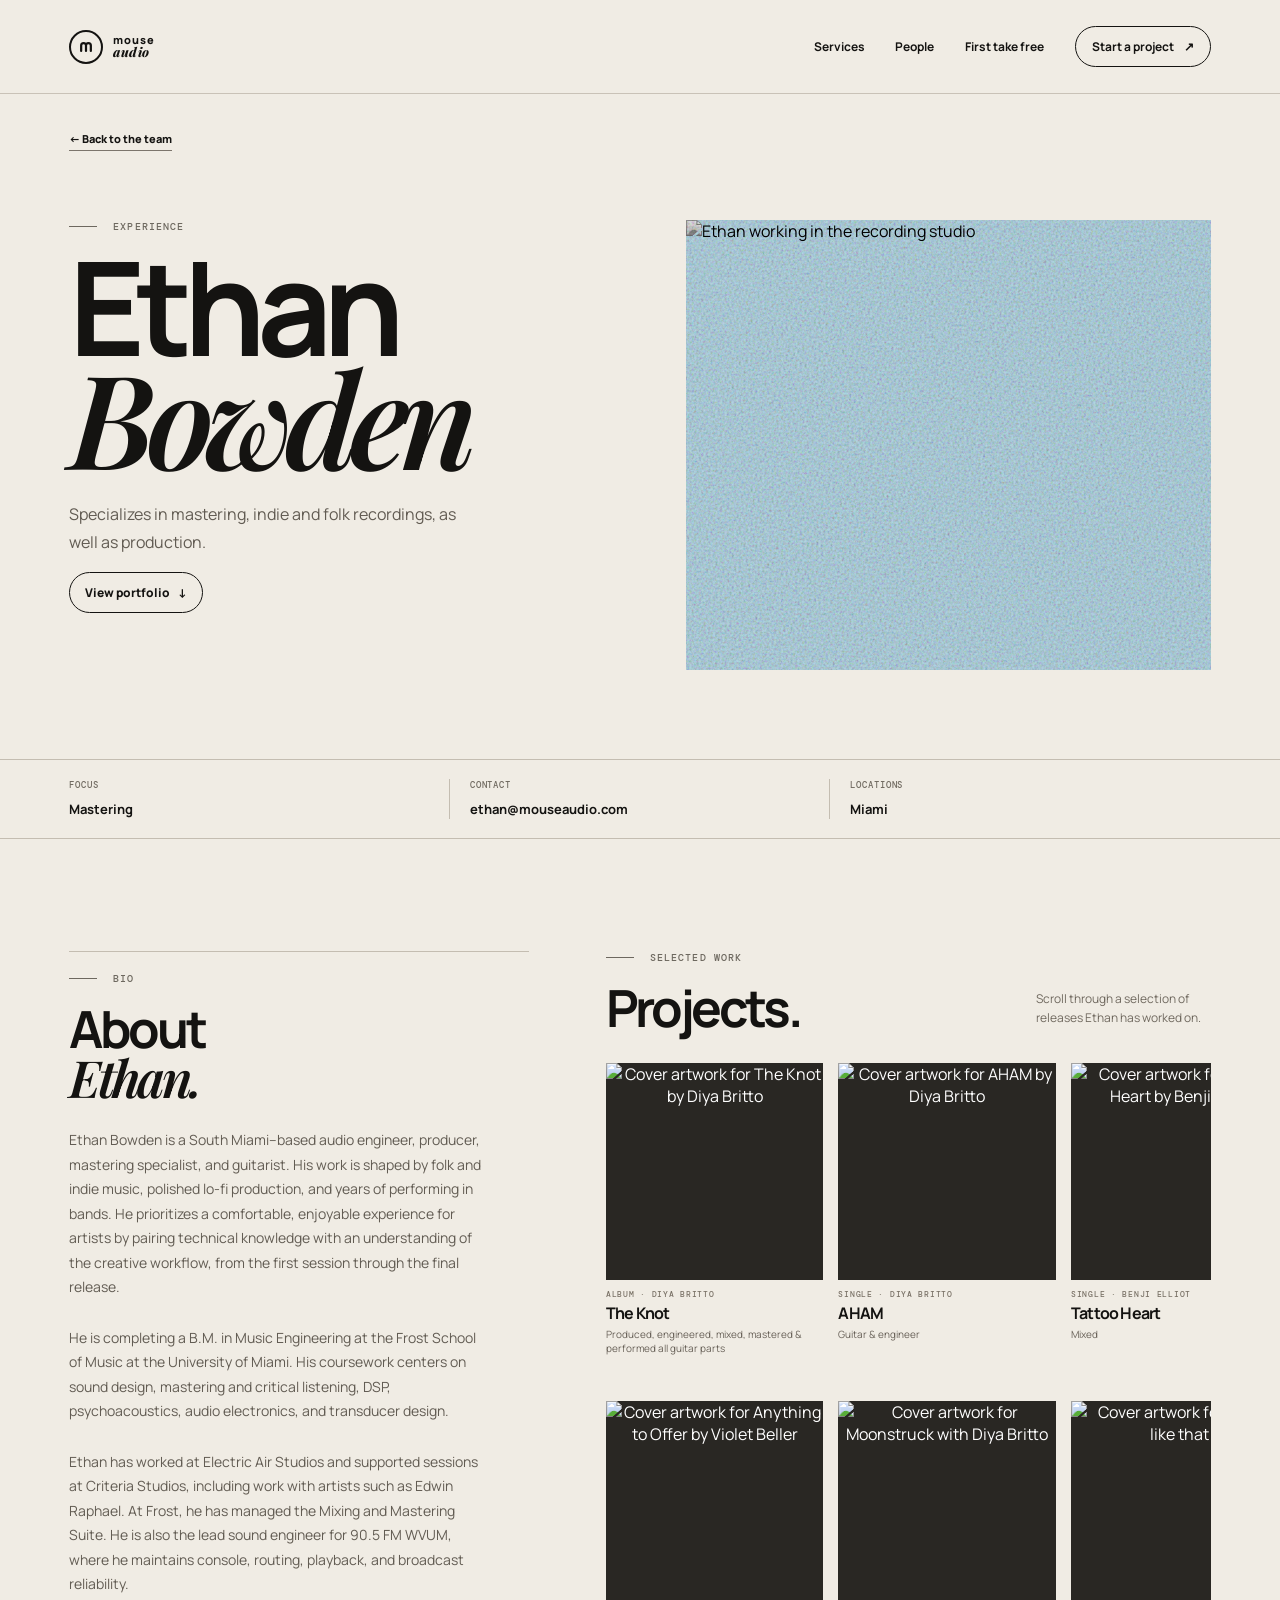
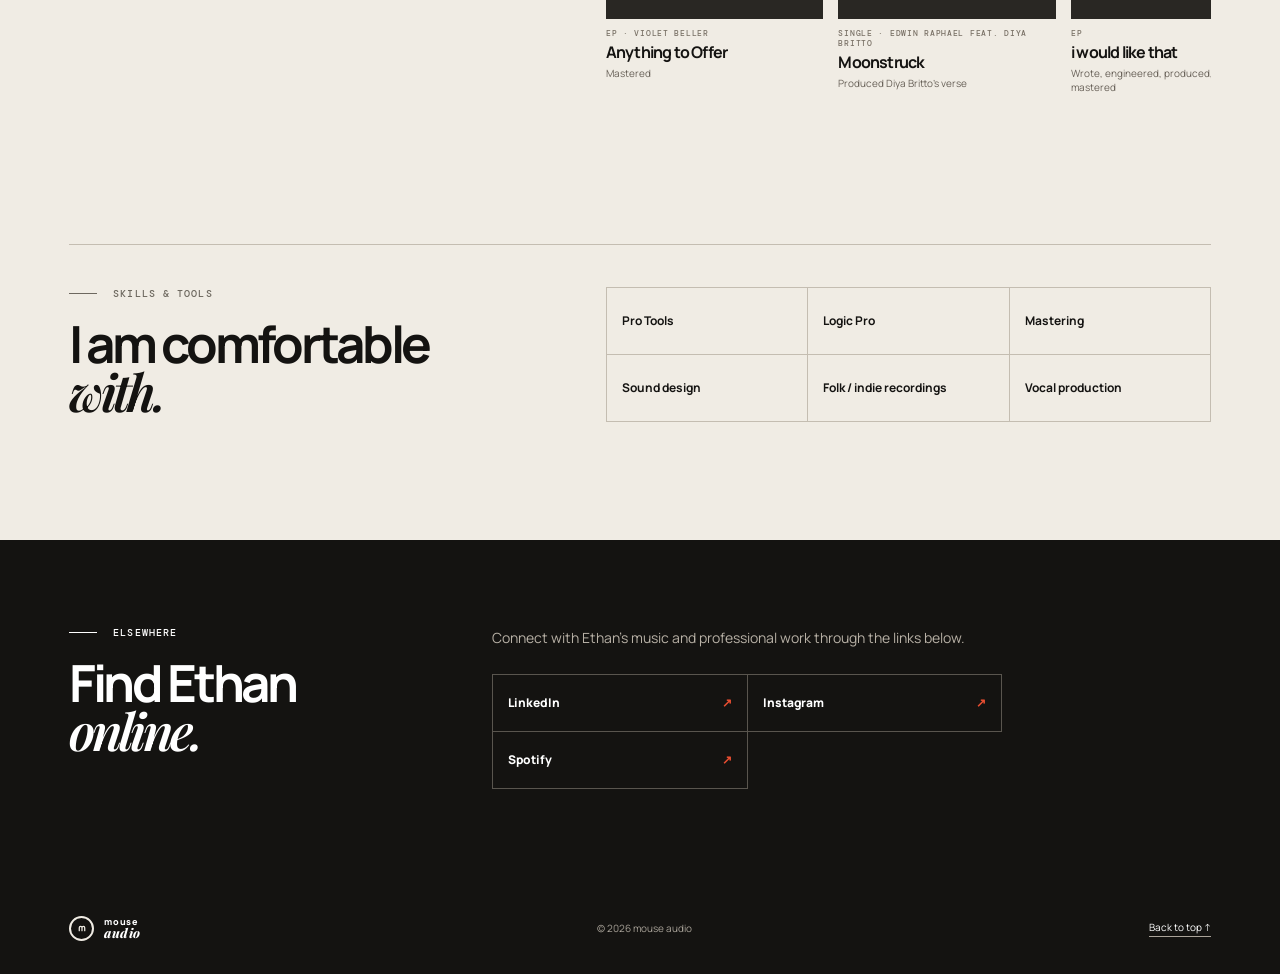
==== ethan-bowden.html @ 902bf7b4 "Publish Mouse Audio website" ====
<!DOCTYPE html>
<html lang="en">
  <head>
    <meta charset="UTF-8" /><meta name="viewport" content="width=device-width, initial-scale=1.0" />
    <meta name="description" content="Experience and portfolio for Ethan Bowden at mouse audio." />
    <title>Ethan Bowden — mouse audio</title>
    <link rel="preconnect" href="https://fonts.googleapis.com" /><link rel="preconnect" href="https://fonts.gstatic.com" crossorigin />
    <link href="https://fonts.googleapis.com/css2?family=DM+Mono:wght@400;500&family=Manrope:wght@400;500;600;700;800&family=Playfair+Display:ital,wght@0,600;0,700;1,600&family=Syne:wght@700;800&display=swap" rel="stylesheet" />
    <link rel="stylesheet" href="styles.css" />
  </head>
  <body id="top" class="profile-page">
    <header class="site-header"><a class="brand" href="index.html"><span class="brand-mark">m</span><span>mouse<br /><em>audio</em></span></a><button class="menu-button" aria-expanded="false" aria-controls="site-nav"><span></span><span></span><span class="sr-only">Open navigation</span></button><nav id="site-nav" class="site-nav"><a href="index.html#services">Services</a><a href="index.html#people">People</a><a href="index.html#first-take">First take free</a><a class="nav-cta" href="index.html#contact">Start a project <span>↗</span></a></nav></header>
    <main>
      <a class="back-link" href="index.html#people">← Back to the team</a>
      <section class="profile-hero"><div><p class="eyebrow dark"><span></span> Experience</p><h1>Ethan<br /><i>Bowden</i></h1><p class="profile-subtitle">Specializes in mastering, indie and folk recordings, as well as production.</p><a class="button button-outline" href="#portfolio">View portfolio <span>↓</span></a></div><div class="profile-art portrait-ethan"><img class="person-photo" src="assets/ethan-console.jpg" alt="Ethan working in the recording studio" /></div></section>
      <div class="profile-meta"><div><span>Focus</span><strong>Mastering</strong></div><div><span>Contact</span><strong>ethan@mouseaudio.com</strong></div><div><span>Locations</span><strong>Miami</strong></div></div>
      <section class="profile-details ethan-profile-details">
        <aside class="profile-bio"><p class="eyebrow dark"><span></span> Bio</p><h2>About<br /><i>Ethan.</i></h2><p>Ethan Bowden is a South Miami–based audio engineer, producer, mastering specialist, and guitarist. His work is shaped by folk and indie music, polished lo-fi production, and years of performing in bands. He prioritizes a comfortable, enjoyable experience for artists by pairing technical knowledge with an understanding of the creative workflow, from the first session through the final release.</p><p>He is completing a B.M. in Music Engineering at the Frost School of Music at the University of Miami. His coursework centers on sound design, mastering and critical listening, DSP, psychoacoustics, audio electronics, and transducer design.</p><p>Ethan has worked at Electric Air Studios and supported sessions at Criteria Studios, including work with artists such as Edwin Raphael. At Frost, he has managed the Mixing and Mastering Suite. He is also the lead sound engineer for 90.5 FM WVUM, where he maintains console, routing, playback, and broadcast reliability.</p></aside>
        <section class="selected-work" id="portfolio"><div class="work-heading"><div><p class="eyebrow dark"><span></span> Selected work</p><h2>Projects.</h2></div><p>Scroll through a selection of releases Ethan has worked on.</p></div><div class="work-rail" aria-label="Ethan Bowden selected projects"><div class="work-pair"><article class="project-card"><a class="project-cover has-art" href="https://open.spotify.com/album/52wj4BNm8BU6NTEe6OG92B?si=KjYSMAK8SYK3SBsFRsPttA" target="_blank" rel="noreferrer" aria-label="Listen to The Knot by Diya Britto on Spotify"><img src="https://image-cdn-ak.spotifycdn.com/image/ab67616d00001e0264c2db4f19442af42109d2ed" alt="Cover artwork for The Knot by Diya Britto" /></a><div class="project-note"><p>Diya Britto</p><h3>The Knot</h3><span>Produced, engineered, mixed &amp; mastered</span></div></article><article class="project-card"><a class="project-cover has-art" href="https://open.spotify.com/album/4txqJXgwM9590i8uxUpDC1?si=XmtH2L04Tk2pn5qh6KgUZA" target="_blank" rel="noreferrer" aria-label="Listen to Anything to Offer by Violet Beller on Spotify"><img src="https://image-cdn-fa.spotifycdn.com/image/ab67616d00001e024bb14ba42192c582db09ded1" alt="Cover artwork for Anything to Offer by Violet Beller" /></a><div class="project-note"><p>Violet Beller</p><h3>Anything to Offer</h3><span>Mastered</span></div></article></div><div class="work-pair"><article class="project-card"><a class="project-cover has-art" href="https://open.spotify.com/album/6loEWNQj4HhphlRL6Xj2oo?si=fc327ccd5c6a4291" target="_blank" rel="noreferrer" aria-label="Listen to AHAM by Diya Britto on Spotify"><img src="https://image-cdn-ak.spotifycdn.com/image/ab67616d00001e022de2ac968aff929d121ac690" alt="Cover artwork for AHAM by Diya Britto" /></a><div class="project-note"><p>Diya Britto</p><h3>AHAM</h3><span>Guitar &amp; engineer</span></div></article><article class="project-card"><a class="project-cover has-art" href="https://open.spotify.com/track/4atq7qzuVlcFH4Wv6bw9HT?si=129e895e906242d2" target="_blank" rel="noreferrer" aria-label="Listen to Moonstruck with Diya Britto on Spotify"><img src="https://image-cdn-fa.spotifycdn.com/image/ab67616d00001e02cc09c103066723135a37e10c" alt="Cover artwork for Moonstruck with Diya Britto" /></a><div class="project-note"><p>Edwin Raphael feat. Diya Britto</p><h3>Moonstruck</h3><span>Produced Diya Britto’s verse</span></div></article></div><div class="work-pair"><article class="project-card"><a class="project-cover has-art" href="https://open.spotify.com/track/684YxtxZK43JkGLQinmobA?si=3664a4f063fe4a53" target="_blank" rel="noreferrer" aria-label="Listen to Tattoo Heart by Benji Elliot on Spotify"><img src="https://image-cdn-fa.spotifycdn.com/image/ab67616d00001e0241a397de4c94d4af69b0ff9f" alt="Cover artwork for Tattoo Heart by Benji Elliot" /></a><div class="project-note"><p>Benji Elliot</p><h3>Tattoo Heart</h3><span>Mixed</span></div></article><article class="project-card"><a class="project-cover has-art" href="https://open.spotify.com/track/7EXyQmZAh6zub7kpJKDDHd?si=667978322e8f42fe" target="_blank" rel="noreferrer" aria-label="Listen to i would like that on Spotify"><img src="https://image-cdn-ak.spotifycdn.com/image/ab67616d00001e02b8164efc4469cb0658030273" alt="Cover artwork for i would like that" /></a><div class="project-note"><p>EP</p><h3>i would like that</h3><span>Wrote, engineered, produced, mixed &amp; mastered</span></div></article></div></div></section>
        <section class="profile-skills"><div><p class="eyebrow dark"><span></span> Skills &amp; tools</p><h2>I am comfortable<br /><i>with.</i></h2></div><ul><li>Pro Tools</li><li>Logic Pro</li><li>Mastering</li><li>Sound design</li><li>Folk / indie recordings</li><li>Vocal production</li></ul></section>
      </section>
      <section class="personal-portfolio"><div><p class="eyebrow"><span></span> Elsewhere</p><h2>Find Ethan<br /><i>online.</i></h2></div><div class="personal-bio-links"><p>Connect with Ethan’s music and professional work through the links below.</p><nav class="profile-link-list" aria-label="Ethan Bowden links"><a href="https://www.linkedin.com/in/ethan-micaiah-bowden/?isSelfProfile=true" target="_blank" rel="noreferrer">LinkedIn <span>↗</span></a><a href="https://www.instagram.com/kiahs_music?mdxt=Z2tkbnBhM2x1Nmhu&amp;utm_source=qr" target="_blank" rel="noreferrer">Instagram <span>↗</span></a><a href="https://open.spotify.com/artist/3JQMXxtvgroKm9lGeDUsRh?si=qrohQJjGSfK1SvyzQgj8iw&amp;utm_source=sms" target="_blank" rel="noreferrer">Spotify <span>↗</span></a></nav></div></section>
    </main><footer class="site-footer"><a class="brand" href="index.html"><span class="brand-mark">m</span><span>mouse<br /><em>audio</em></span></a><p>© <span id="year"></span> mouse audio</p><a href="#top">Back to top ↑</a></footer><script src="script.js"></script>
  </body>
</html>
---- styles.css ----
:root {
  --ink: #141311;
  --paper: #f0ece4;
  --red: #e84e31;
  --pink: #e97470;
  --acid: #d5ee35;
  --blue: #b7d9e7;
  --sage: #c8d1c4;
  --mono: "DM Mono", monospace;
  --sans: "Manrope", Arial, sans-serif;
  --serif: "Playfair Display", Georgia, serif;
  --logo: "Syne", "Manrope", Arial, sans-serif;
}

* { box-sizing: border-box; }
html { scroll-behavior: smooth; }
body { margin: 0; color: var(--ink); background: var(--paper); font-family: var(--sans); }
a { color: inherit; text-decoration: none; }
button { font: inherit; }
.noise { position: fixed; inset: 0; z-index: 20; opacity: .045; pointer-events: none; background-image: url("data:image/svg+xml,%3Csvg viewBox='0 0 160 160' xmlns='http://www.w3.org/2000/svg'%3E%3Cfilter id='n'%3E%3CfeTurbulence type='fractalNoise' baseFrequency='.9' numOctaves='4' stitchTiles='stitch'/%3E%3C/filter%3E%3Crect width='100%25' height='100%25' filter='url(%23n)' opacity='.9'/%3E%3C/svg%3E"); }
.sr-only { position: absolute; width: 1px; height: 1px; padding: 0; margin: -1px; overflow: hidden; clip: rect(0,0,0,0); white-space: nowrap; border: 0; }

.site-header { height: 94px; display: flex; align-items: center; justify-content: space-between; position: absolute; top: 0; width: 100%; z-index: 4; padding: 0 5.4vw; color: var(--ink); }
.brand { display: inline-flex; align-items: center; gap: 10px; font-size: 11px; font-weight: 800; letter-spacing: .08em; line-height: 1.05; }
.brand em { font-family: var(--serif); font-size: 13px; letter-spacing: .04em; }
.brand-mark { width: 34px; height: 34px; position: relative; display: block; overflow: hidden; border: 2px solid var(--ink); border-radius: 50%; color: transparent; font-size: 0; }
.brand-mark::after { content: ""; position: absolute; inset: 4px; background: var(--ink); -webkit-mask: url("data:image/svg+xml,%3Csvg xmlns='http://www.w3.org/2000/svg' viewBox='0 0 88 109'%3E%3Cpath d='M20 74V47C20 31 44 31 44 47V74M44 74V47C44 31 68 31 68 47V74' fill='none' stroke='black' stroke-width='11' stroke-linecap='round' stroke-linejoin='round'/%3E%3C/svg%3E") center / contain no-repeat; mask: url("data:image/svg+xml,%3Csvg xmlns='http://www.w3.org/2000/svg' viewBox='0 0 88 109'%3E%3Cpath d='M20 74V47C20 31 44 31 44 47V74M44 74V47C44 31 68 31 68 47V74' fill='none' stroke='black' stroke-width='11' stroke-linecap='round' stroke-linejoin='round'/%3E%3C/svg%3E") center / contain no-repeat; }
.site-nav { display: flex; align-items: center; gap: clamp(19px, 2.4vw, 42px); font-size: 12px; font-weight: 700; }
.site-nav > a:not(.nav-cta) { transition: color .2s ease; }
.site-nav > a:not(.nav-cta):hover { color: var(--red); }
.nav-cta { padding: 11px 16px; border: 1px solid var(--ink); border-radius: 999px; }
.nav-cta span, .button span, .contact-email span { margin-left: 8px; }
.menu-button { display: none; }

.hero { min-height: 745px; position: relative; overflow: hidden; display: grid; grid-template-columns: 1fr; background: var(--sage); color: var(--ink); padding: 150px 5.4vw 80px; }
.hero-copy { position: relative; z-index: 1; align-self: center; max-width: 690px; }
.eyebrow { margin: 0 0 19px; color: inherit; font: 500 10px/1.3 var(--mono); letter-spacing: .11em; text-transform: uppercase; }
.eyebrow span { width: 28px; height: 1px; display: inline-block; vertical-align: middle; margin: 0 9px 2px 0; background: currentColor; }
.eyebrow.dark { color: #6d685f; }
h1, h2, h3, p { margin-top: 0; }
h1 { margin-bottom: 25px; font-size: clamp(64px, 8.8vw, 142px); font-weight: 700; line-height: .84; letter-spacing: -.07em; }
h1 i, h2 i { font-family: var(--serif); font-weight: 600; letter-spacing: -.07em; }
.hero h1 { font-family: var(--serif); font-weight: 600; letter-spacing: -.085em; line-height: .8; }
.hero h1 i { font-family: inherit; font-style: normal; }
.hero-actions { width: max-content; display: flex; flex-direction: column; align-items: flex-start; gap: 14px; }
.button { display: inline-flex; align-items: center; justify-content: center; padding: 14px 19px; border: 1px solid transparent; border-radius: 999px; font-size: 12px; font-weight: 800; transition: transform .2s ease, background .2s ease, color .2s ease; }
.button:hover { transform: translateY(-2px); }
.button-light { background: var(--blue); color: var(--ink); }
.hero-actions .button-light { background: var(--red); }
.button-dark { background: var(--ink); color: #fff; }
.button-outline { border-color: var(--ink); padding: 11px 15px; }
.button-outline:hover { background: var(--ink); color: #fff; }
.hero-service-link { align-self: flex-start; display: inline-block; margin-left: 19px; color: #756e63; font: 500 10px var(--mono); letter-spacing: .08em; text-transform: uppercase; }
.hero-service-link span { margin-left: 7px; color: var(--red); }

.hero-art { position: absolute; inset: 0; overflow: hidden; background: #e5a18e; opacity: .18; }
.hero-art::before { content: ""; position: absolute; width: 65%; aspect-ratio: 1; top: -23%; right: -14%; border-radius: 50%; background: #f3c9b8; }
.sun-disc { width: min(27vw, 345px); aspect-ratio: 1; position: absolute; top: 10%; left: -10%; border: 2px solid var(--ink); border-radius: 50%; background: var(--red); }
.sun-disc::after { content: ""; width: 35%; aspect-ratio: 1; position: absolute; top: 50%; left: 50%; border-radius: 50%; background: var(--ink); transform: translate(-50%, -50%); }
.cassette { width: min(39vw, 555px); height: min(17vw, 244px); position: absolute; right: 4%; bottom: 7%; padding: 20px 22px; overflow: hidden; border: 3px solid var(--ink); border-radius: 11px; background: var(--acid); box-shadow: 15px 16px 0 rgba(20,19,17,.2); transform: rotate(-9deg); }
.cassette::before { content: ""; width: 45%; height: 12%; position: absolute; top: 14%; left: 27.5%; border: 2px solid var(--ink); border-radius: 999px; }
.cassette-title, .cassette-side { position: absolute; z-index: 2; font: 700 9px var(--mono); letter-spacing: .1em; }.cassette-title { top: 25px; left: 24px; }.cassette-side { right: 21px; bottom: 17px; }
.cassette-window { width: 59%; height: 39%; position: absolute; z-index: 1; bottom: 18%; left: 20.5%; display: flex; align-items: center; justify-content: space-around; padding: 0 8%; border: 3px solid var(--ink); border-radius: 5px; background: var(--paper); }.cassette-window::before, .cassette-window::after { content: ""; width: 30%; height: 2px; background: var(--ink); }.cassette-window i { width: 36px; aspect-ratio: 1; display: block; border: 7px solid var(--ink); border-radius: 50%; background: var(--red); }
.studio-mic { width: min(15vw, 210px); height: min(31vw, 430px); position: absolute; top: 10%; right: 19%; }.mic-head { width: 52%; aspect-ratio: .72; position: absolute; top: 0; left: 24%; border: 3px solid var(--ink); border-radius: 50% 50% 44% 44%; background: var(--paper); }.mic-head::after { content: ""; width: 67%; height: 3px; position: absolute; top: 43%; left: 16%; background: var(--red); box-shadow: 0 14px 0 var(--red), 0 -14px 0 var(--red); }.mic-stem { width: 3px; height: 54%; position: absolute; top: 39%; left: 50%; background: var(--ink); }.mic-base { width: 78%; height: 3px; position: absolute; left: 12%; bottom: 0; background: var(--ink); }
.sound-burst { width: 120px; height: 120px; position: absolute; right: 4%; top: 16%; }.sound-burst i { width: 3px; height: 118px; position: absolute; left: 50%; top: 0; background: var(--ink); transform: rotate(0deg); }.sound-burst i:nth-child(2) { transform: rotate(36deg); }.sound-burst i:nth-child(3) { transform: rotate(72deg); }.sound-burst i:nth-child(4) { transform: rotate(108deg); }.sound-burst i:nth-child(5) { transform: rotate(144deg); }
.hero-label { position: absolute; z-index: 2; color: var(--ink); font: 500 10px/1.4 var(--mono); letter-spacing: .1em; }
.label-top { top: 23%; right: 7%; }.label-bottom { bottom: 11%; left: 8%; }
.art-caption { position: absolute; z-index: 2; right: 9%; bottom: 10%; color: var(--ink); font-size: clamp(21px, 2vw, 35px); font-weight: 800; line-height: .86; letter-spacing: -.06em; text-align: right; }
.hero-art .label-top, .hero-art .label-bottom, .art-caption { display: none; }

.section-wrap { padding: 120px 5.4vw; }
.section-heading { display: grid; grid-template-columns: 1.15fr .85fr; column-gap: 40px; align-items: end; margin-bottom: 63px; }
.section-heading .eyebrow, .section-heading h2 { grid-column: 1; }
.section-heading > p:last-child { grid-column: 2; grid-row: 1 / 3; max-width: 340px; align-self: end; margin: 0 0 5px; color: #716c63; font-size: 15px; line-height: 1.65; }
.section-heading > p:last-child a { color: var(--ink); border-bottom: 1px solid currentColor; }
h2 { margin-bottom: 0; font-size: clamp(43px, 5vw, 76px); line-height: .95; letter-spacing: -.065em; }
.service-grid { display: grid; grid-template-columns: repeat(4, 1fr); border-top: 1px solid #c6c0b5; border-left: 1px solid #c6c0b5; }
.service-card { min-height: 380px; position: relative; overflow: hidden; padding: 25px 24px 24px; border-right: 1px solid #c6c0b5; border-bottom: 1px solid #c6c0b5; transition: background .25s ease, color .25s ease; }
.service-card:hover { background: var(--ink); color: #fff; }
.service-number { display: block; font: 500 10px var(--mono); }
.service-card h3 { position: relative; z-index: 1; margin: 104px 0 10px; font-size: 21px; letter-spacing: -.05em; }
.service-card p { position: relative; z-index: 1; color: #6d685f; font-size: 13px; line-height: 1.6; transition: color .25s ease; }
.service-card:hover p { color: #bbb4a9; }
.service-icon { position: absolute; right: 20px; top: 23px; opacity: .96; }
.icon-recording { width: 74px; height: 74px; border: 1px solid var(--red); border-radius: 50%; display: grid; place-items: center; }
.icon-recording::before { content: ""; width: 43px; height: 43px; border: 1px solid var(--red); border-radius: 50%; }.icon-recording span { width: 13px; height: 13px; background: var(--red); border-radius: 50%; }
.icon-live { width: 84px; height: 71px; display: flex; align-items: end; justify-content: space-between; border-bottom: 1px solid var(--blue); padding: 0 2px; }.icon-live i { display: block; width: 13px; background: var(--blue); }.icon-live i:nth-child(1) { height: 43%; }.icon-live i:nth-child(2) { height: 90%; }.icon-live i:nth-child(3) { height: 60%; }.icon-live i:nth-child(4) { height: 100%; }
.icon-mixing { width: 91px; height: 74px; display: flex; gap: 11px; }.icon-mixing i { display: block; height: 100%; width: 6px; border-radius: 4px; background: #d6d0c5; }.icon-mixing i::after { content: ""; display: block; width: 16px; height: 16px; margin-left: -5px; border-radius: 50%; background: var(--red); }.icon-mixing i:nth-child(1)::after { margin-top: 14px; }.icon-mixing i:nth-child(2)::after { margin-top: 48px; }.icon-mixing i:nth-child(3)::after { margin-top: 29px; }.icon-mixing i:nth-child(4)::after { margin-top: 53px; }.icon-mixing i:nth-child(5)::after { margin-top: 7px; }
.icon-production { width: 82px; height: 82px; border: 1px solid var(--ink); border-radius: 50%; display: grid; place-items: center; }.icon-production span { position: absolute; height: 1px; width: 104px; background: var(--ink); transform: rotate(0); }.icon-production span:nth-child(2) { transform: rotate(60deg); }.icon-production span:nth-child(3) { transform: rotate(120deg); }

.first-take { min-height: 545px; display: grid; grid-template-columns: .85fr 1.2fr .55fr; align-items: center; position: relative; overflow: hidden; padding: 90px 5.4vw; background: var(--red); }
.first-take::after { content: ""; width: 380px; height: 380px; position: absolute; right: -80px; bottom: -190px; border: 1px solid rgba(20,19,17,.45); border-radius: 50%; }
.free-stamp { width: min(22vw, 250px); aspect-ratio: 1; position: relative; display: grid; place-items: center; color: var(--ink); animation: slow-spin 22s linear infinite; }
.free-stamp svg { position: absolute; inset: 0; width: 100%; height: 100%; overflow: visible; }.free-stamp text { fill: var(--ink); font: 700 14px var(--mono); letter-spacing: 2.3px; }.free-stamp span { transform: rotate(-10deg); font-size: clamp(29px, 4vw, 61px); font-weight: 800; letter-spacing: -.08em; }
@keyframes slow-spin { to { transform: rotate(360deg); } }
.first-take-copy { position: relative; z-index: 1; max-width: 590px; }.first-take-copy h2 { font-size: clamp(48px, 6vw, 88px); }.first-take-copy > p:not(.eyebrow) { max-width: 480px; margin: 24px 0 27px; font-size: 15px; line-height: 1.7; }.first-take-side { position: relative; z-index: 1; align-self: stretch; display: flex; flex-direction: column; justify-content: space-between; padding: 3px 0; text-align: right; font: 500 10px var(--mono); letter-spacing: .08em; }.first-take-side p { margin: 0; font-size: 10px; line-height: 1.5; }
.first-take-side { justify-content: flex-end; }

.people { padding-top: 135px; padding-bottom: 135px; }.people-heading { display: block; margin-bottom: 59px; }.people-list { border-top: 1px solid #bbb5a9; }
.person { min-height: 305px; display: grid; grid-template-columns: 266px 1fr auto; gap: 43px; position: relative; align-items: center; padding: 24px 0; border-bottom: 1px solid #bbb5a9; }.person-portrait { width: 210px; height: 210px; position: relative; display: grid; place-items: center; overflow: hidden; }.portrait-initial { position: relative; z-index: 2; font-family: var(--serif); font-size: 130px; font-style: italic; line-height: 1; letter-spacing: -.15em; }.portrait-ethan { background: var(--blue); }.portrait-tomas { background: var(--red); }.portrait-mike { background: #dfc8a2; }
.person-photo { width: 100%; height: 100%; display: block; object-fit: cover; object-position: center; filter: grayscale(1) contrast(1.2) brightness(.9); }
.portrait-ethan::after, .portrait-tomas::after, .portrait-mike::after { content: ""; position: absolute; inset: 0; z-index: 1; pointer-events: none; opacity: .72; mix-blend-mode: multiply; background-image: url("data:image/svg+xml,%3Csvg viewBox='0 0 160 160' xmlns='http://www.w3.org/2000/svg'%3E%3Cfilter id='grain'%3E%3CfeTurbulence type='fractalNoise' baseFrequency='1.2' numOctaves='5' stitchTiles='stitch'/%3E%3C/filter%3E%3Crect width='100%25' height='100%25' filter='url(%23grain)' opacity='1'/%3E%3C/svg%3E"); }
.portrait-orbit { position: absolute; width: 250px; height: 77px; border: 2px solid var(--ink); border-radius: 50%; transform: rotate(-35deg); }.orbit-two { transform: rotate(35deg); }.portrait-line { position: absolute; width: 250px; height: 37px; border-top: 2px solid var(--ink); border-bottom: 2px solid var(--ink); transform: rotate(-48deg); }.line-two { transform: rotate(-48deg) translateY(50px); }.line-three { transform: rotate(-48deg) translateY(-50px); }.sun-line { width: 3px; height: 280px; position: absolute; background: var(--ink); transform: rotate(0deg); }.sun-two { transform: rotate(45deg); }.sun-three { transform: rotate(90deg); }.sun-four { transform: rotate(135deg); }
.person-info { display: grid; grid-template-columns: minmax(200px, 1fr) minmax(200px, .7fr) auto; align-items: center; gap: 26px; }.role { grid-column: 1 / -1; margin: 0 0 -15px; color: #6d685f; font: 500 10px var(--mono); letter-spacing: .08em; text-transform: uppercase; }.person h3 { margin: 0; font-size: clamp(31px, 3.4vw, 53px); line-height: .87; letter-spacing: -.07em; }.person-summary { margin: 0; max-width: 240px; color: #6d685f; font-size: 13px; line-height: 1.55; }.person-index { align-self: start; font: 500 10px var(--mono); }

.contact { display: grid; grid-template-columns: 1fr 1fr; gap: 50px; padding: 103px 5.4vw; background: var(--red); }.contact h2 { font-size: clamp(49px, 5.7vw, 91px); }.contact-details { align-self: end; max-width: 460px; }.contact-details > p:first-child { margin-bottom: 30px; font-size: 16px; line-height: 1.7; }.contact-email { display: inline-block; border-bottom: 2px solid var(--ink); padding-bottom: 7px; font-size: clamp(18px, 2vw, 29px); font-weight: 800; letter-spacing: -.05em; }.contact-note { margin: 17px 0 0; font: 500 9px var(--mono); letter-spacing: .05em; }
.site-footer { display: flex; align-items: center; justify-content: space-between; padding: 33px 5.4vw; background: var(--ink); color: #fff; font-size: 10px; }.site-footer .brand { font-size: 9px; }.site-footer .brand-mark { width: 25px; height: 25px; border-color: var(--paper); }.site-footer .brand-mark::after { background: var(--paper); }.site-footer p { margin: 0; color: #a9a399; }.site-footer > a:last-child { border-bottom: 1px solid #aaa399; padding-bottom: 2px; }

/* Experience pages */
.profile-page { background: var(--paper); }.profile-page .site-header { position: relative; color: var(--ink); border-bottom: 1px solid #c9c2b7; }.back-link { display: inline-block; margin: 37px 5.4vw 0; border-bottom: 1px solid #7c756c; padding-bottom: 4px; font-size: 11px; font-weight: 800; }.profile-hero { display: grid; grid-template-columns: 1fr .95fr; gap: 5vw; padding: 69px 5.4vw 89px; }.profile-hero h1 { margin: 18px 0 26px; color: var(--ink); font-size: clamp(64px, 10.2vw, 144px); }.profile-subtitle { max-width: 405px; color: #615b52; font-size: 16px; line-height: 1.7; }.profile-art { min-height: 450px; position: relative; overflow: hidden; display: grid; place-items: center; }.profile-art .portrait-initial { font-size: min(27vw, 340px); }.profile-art .portrait-orbit { width: 130%; height: 30%; }.profile-art .portrait-line { width: 130%; }.profile-art .sun-line { height: 140%; }.profile-meta { display: grid; grid-template-columns: repeat(3, 1fr); border-top: 1px solid #c4bdb1; border-bottom: 1px solid #c4bdb1; padding: 19px 5.4vw; }.profile-meta div { padding: 0 20px; border-right: 1px solid #c4bdb1; }.profile-meta div:first-child { padding-left: 0; }.profile-meta div:last-child { border: 0; }.profile-meta span { display: block; margin-bottom: 6px; color: #716b61; font: 500 9px var(--mono); letter-spacing: .1em; text-transform: uppercase; }.profile-meta strong { font-size: 13px; }.experience { display: grid; grid-template-columns: minmax(250px, .7fr) 1.3fr; gap: 10vw; padding: 112px 13vw 125px 5.4vw; }.experience h2, .portfolio h2 { font-size: clamp(42px, 4vw, 62px); }.experience-copy > p:not(.eyebrow) { margin: 0 0 28px; font-size: 16px; line-height: 1.78; }.experience-list { padding: 0; margin: 40px 0 0; list-style: none; border-top: 1px solid #c4bdb1; }.experience-list li { display: grid; grid-template-columns: 82px 1fr; gap: 17px; padding: 16px 0; border-bottom: 1px solid #c4bdb1; font-size: 13px; line-height: 1.5; }.experience-list span { color: #746d63; font: 500 10px var(--mono); }.portfolio { padding: 90px 5.4vw 120px; background: var(--ink); color: #fff; }.portfolio-heading { display: flex; align-items: end; justify-content: space-between; gap: 20px; margin-bottom: 42px; }.portfolio-heading p:not(.eyebrow) { max-width: 300px; margin: 0; color: #aaa398; font-size: 13px; line-height: 1.6; }.portfolio-grid { display: grid; grid-template-columns: repeat(3, 1fr); gap: 14px; }.portfolio-card { min-height: 240px; display: flex; flex-direction: column; justify-content: end; position: relative; overflow: hidden; padding: 21px; background: #33312c; }.portfolio-card::before { content: ""; width: 180px; height: 180px; position: absolute; top: -59px; right: -44px; border-radius: 50%; background: var(--card-accent, var(--red)); }.portfolio-card::after { content: ""; width: 109%; height: 1px; position: absolute; top: 47%; left: -5%; background: var(--ink); transform: rotate(-25deg); }.portfolio-card:nth-child(2)::before { border-radius: 0; transform: rotate(32deg); }.portfolio-card:nth-child(3)::before { width: 160px; height: 160px; top: -5px; right: 7px; background: transparent; border: 24px solid var(--card-accent, var(--acid)); }.portfolio-card > * { position: relative; z-index: 1; }.portfolio-card span { color: #bcb6ac; font: 500 9px var(--mono); letter-spacing: .08em; }.portfolio-card h3 { margin: 7px 0 0; font-size: 22px; line-height: 1; letter-spacing: -.05em; }.portfolio-cta { margin-top: 31px; }

.profile-details { display: grid; grid-template-columns: minmax(215px, .66fr) minmax(0, 1.54fr); gap: 9vw; padding: 112px 5.4vw 118px; }.profile-bio { align-self: start; border-top: 1px solid #c4bdb1; padding-top: 20px; }.profile-bio h2, .work-heading h2, .profile-skills h2, .personal-portfolio h2 { font-size: clamp(42px, 4vw, 62px); }.profile-bio > p:not(.eyebrow) { max-width: 315px; margin: 26px 0 0; color: #625c53; font-size: 14px; line-height: 1.75; }.selected-work { min-width: 0; }.work-heading { display: flex; align-items: end; justify-content: space-between; gap: 25px; margin-bottom: 31px; }.work-heading > p { max-width: 175px; margin: 0 0 4px; color: #70695f; font-size: 12px; line-height: 1.55; }.work-rail { display: flex; gap: 17px; overflow-x: auto; padding: 0 0 15px; scroll-snap-type: x mandatory; scrollbar-color: #928a7e transparent; }.work-rail::-webkit-scrollbar { height: 7px; }.work-rail::-webkit-scrollbar-thumb { background: #928a7e; }.project-card { flex: 0 0 min(72%, 310px); scroll-snap-align: start; }.project-cover { aspect-ratio: 1; position: relative; display: grid; place-items: center; overflow: hidden; padding: 20px; color: #fff; background: #292723; text-align: center; }.project-cover::before { content: ""; width: 62%; aspect-ratio: 1; position: absolute; border: 2px solid currentColor; border-radius: 50%; opacity: .8; }.project-cover::after { content: ""; width: 140%; height: 1px; position: absolute; left: -20%; top: 51%; background: currentColor; opacity: .7; transform: rotate(-35deg); }.project-cover span { position: relative; z-index: 1; font: 500 10px/1.55 var(--mono); letter-spacing: .08em; text-transform: uppercase; }.cover-one { background: var(--red); color: var(--ink); }.cover-one::before { width: 42%; border-width: 19px; }.cover-two { background: var(--blue); color: var(--ink); }.cover-two::before { width: 76%; border-radius: 0; transform: rotate(45deg); }.cover-three { background: #27251f; color: var(--acid); }.cover-three::before { width: 55%; border-width: 13px; }.project-note { padding-top: 12px; }.project-note p { margin: 0 0 8px; color: #797166; font: 500 9px var(--mono); letter-spacing: .09em; text-transform: uppercase; }.project-note h3 { margin: 0 0 7px; font-size: 21px; line-height: 1; letter-spacing: -.05em; }.project-note span { display: block; color: #686158; font-size: 11px; line-height: 1.45; }.profile-skills { grid-column: 1 / -1; display: grid; grid-template-columns: minmax(215px, .66fr) minmax(0, 1.54fr); gap: 9vw; margin-top: 35px; border-top: 1px solid #c4bdb1; padding-top: 42px; }.profile-skills ul { display: grid; grid-template-columns: repeat(3, 1fr); align-content: start; gap: 0; margin: 0; padding: 0; list-style: none; border-top: 1px solid #c4bdb1; border-left: 1px solid #c4bdb1; }.profile-skills li { min-height: 67px; display: flex; align-items: center; padding: 15px; border-right: 1px solid #c4bdb1; border-bottom: 1px solid #c4bdb1; font-size: 12px; font-weight: 700; line-height: 1.25; }.personal-portfolio { display: grid; grid-template-columns: minmax(215px, .66fr) minmax(0, 1.54fr); gap: 9vw; padding: 86px 5.4vw 94px; background: var(--ink); color: #fff; }.personal-portfolio > div:last-child { align-self: end; max-width: 415px; }.personal-portfolio > div:last-child > p { margin: 0 0 25px; color: #b8b1a6; font-size: 14px; line-height: 1.65; }.personal-link { display: inline-flex; align-items: center; justify-content: center; padding: 14px 19px; background: var(--red); color: var(--ink); border-radius: 999px; font-size: 12px; font-weight: 800; transition: transform .2s ease, background .2s ease; }.personal-link:hover { background: var(--blue); transform: translateY(-2px); }.personal-link span { margin-left: 9px; }
.project-cover img { width: 100%; height: 100%; position: absolute; inset: 0; display: block; object-fit: cover; }.project-cover.has-art::before, .project-cover.has-art::after { display: none; }
.mike-profile-details { grid-template-columns: minmax(295px, .95fr) minmax(0, 1.25fr); gap: 6vw; }.mike-profile-details .profile-bio > p:not(.eyebrow) { max-width: 420px; }.mike-profile-details .profile-skills { grid-template-columns: minmax(295px, .95fr) minmax(0, 1.25fr); gap: 6vw; }
.ethan-profile-details { grid-template-columns: minmax(295px, .95fr) minmax(0, 1.25fr); gap: 6vw; }.ethan-profile-details .profile-bio > p:not(.eyebrow) { max-width: 420px; }.ethan-profile-details .profile-skills { grid-template-columns: minmax(295px, .95fr) minmax(0, 1.25fr); gap: 6vw; }
.ethan-profile-details .work-rail { gap: 15px; align-items: flex-start; }.ethan-profile-details .work-pair { flex: 0 0 clamp(175px, 17vw, 220px); display: grid; align-content: start; gap: 23px; scroll-snap-align: start; }.ethan-profile-details .work-pair .project-card { width: 100%; min-width: 0; }.ethan-profile-details .project-cover { width: 100%; aspect-ratio: 1 / 1; cursor: pointer; }.ethan-profile-details .project-cover img { transition: transform .25s ease; }.ethan-profile-details .project-cover:hover img { transform: scale(1.045); }.ethan-profile-details .project-note { height: 98px; padding-top: 9px; }.ethan-profile-details .project-note p { margin-bottom: 6px; font-size: 8px; }.ethan-profile-details .project-note h3 { margin-bottom: 5px; font-size: 16px; line-height: 1.06; }.ethan-profile-details .project-note span { font-size: 10px; line-height: 1.4; }
.mike-profile-details .work-rail { gap: 15px; align-items: flex-start; }.mike-profile-details .work-pair { flex: 0 0 clamp(175px, 17vw, 220px); display: grid; align-content: start; gap: 23px; scroll-snap-align: start; }.mike-profile-details .work-pair .project-card { min-width: 0; }.mike-profile-details .project-cover { cursor: pointer; }.mike-profile-details .project-cover img { transition: transform .25s ease; }.mike-profile-details .project-cover:hover img { transform: scale(1.045); }.mike-profile-details .project-note { padding-top: 9px; }.mike-profile-details .project-note p { margin-bottom: 6px; font-size: 8px; }.mike-profile-details .project-note h3 { margin-bottom: 5px; font-size: 16px; line-height: 1.06; }.mike-profile-details .project-note span { font-size: 10px; line-height: 1.4; }
.personal-bio-links { max-width: 510px !important; }.profile-link-list { display: grid; grid-template-columns: repeat(2, minmax(0, 1fr)); border-top: 1px solid #59554e; border-left: 1px solid #59554e; }.profile-link-list a { display: flex; align-items: center; justify-content: space-between; min-height: 57px; padding: 14px 15px; border-right: 1px solid #59554e; border-bottom: 1px solid #59554e; color: #fff; font-size: 12px; font-weight: 800; transition: background .2s ease, color .2s ease; }.profile-link-list a:hover { background: var(--red); color: var(--ink); }.profile-link-list span { color: var(--red); }.profile-link-list a:hover span { color: inherit; }

@media (max-width: 900px) {
  .site-header { padding: 0 6vw; }.hero { grid-template-columns: 1fr; min-height: 735px; padding: 150px 6vw 80px; }.hero-art { inset: 0; opacity: .18; }.hero-copy { max-width: 630px; }.hero-art .label-top, .hero-art .label-bottom, .art-caption { display: none; }.hero-label { display: none; }.service-grid { grid-template-columns: repeat(2, 1fr); }.first-take { grid-template-columns: .55fr 1fr; }.first-take-side { display: none; }.person { grid-template-columns: 210px 1fr auto; gap: 28px; }.person-info { grid-template-columns: 1fr auto; }.person-summary { display: none; }.section-wrap { padding-left: 6vw; padding-right: 6vw; }.contact { padding-left: 6vw; padding-right: 6vw; }.profile-hero { padding-left: 6vw; padding-right: 6vw; }.profile-meta { padding-left: 6vw; padding-right: 6vw; }.portfolio { padding-left: 6vw; padding-right: 6vw; }.profile-details, .personal-portfolio { padding-left: 6vw; padding-right: 6vw; }.profile-details, .profile-skills, .personal-portfolio { gap: 6vw; }
}
@media (max-width: 620px) {
  .site-header { height: 76px; }.site-nav { display: none; position: absolute; top: 75px; left: 0; right: 0; flex-direction: column; align-items: stretch; gap: 0; padding: 12px 6vw 23px; background: var(--ink); color: #fff; }.site-nav.open { display: flex; }.site-nav a { padding: 13px 0; }.nav-cta { margin-top: 9px; padding: 12px 15px !important; text-align: center; }.menu-button { width: 41px; height: 41px; display: grid; place-content: center; gap: 5px; border: 1px solid var(--ink); border-radius: 50%; background: transparent; color: var(--ink); }.menu-button span:not(.sr-only) { width: 15px; height: 1px; display: block; background: currentColor; }.profile-page .menu-button { border-color: var(--ink); color: var(--ink); }.profile-page .site-nav { background: var(--paper); color: var(--ink); border-bottom: 1px solid #c8c1b6; }.hero { min-height: 680px; padding: 129px 6vw 69px; }.hero-actions { flex-wrap: wrap; gap: 18px; }.hero h1 { font-size: clamp(61px, 18vw, 95px); }.section-wrap { padding-top: 81px; padding-bottom: 81px; }.section-heading { display: block; margin-bottom: 37px; }.section-heading > p:last-child { margin: 22px 0 0; font-size: 14px; }.service-grid { grid-template-columns: 1fr; }.service-card { min-height: 285px; }.service-card h3 { margin-top: 79px; }.first-take { grid-template-columns: 1fr; min-height: auto; padding: 65px 6vw 72px; }.free-stamp { width: 145px; margin-bottom: 30px; }.first-take-copy > p:not(.eyebrow) { font-size: 14px; }.people { padding-top: 85px; }.person { grid-template-columns: 1fr auto; gap: 20px; padding: 21px 0; }.person-portrait { width: 100%; height: 125px; grid-row: 1; }.portrait-initial { font-size: 85px; }.portrait-orbit { width: 160px; height: 48px; }.portrait-line { width: 170px; }.sun-line { height: 180px; }.person-info { grid-template-columns: 1fr; grid-column: 1; grid-row: 2; gap: 13px; }.role { margin: 0; }.person h3 { font-size: 42px; }.person-index { grid-column: 2; grid-row: 1; }.button-outline { justify-self: start; }.contact { grid-template-columns: 1fr; gap: 33px; padding: 78px 6vw; }.contact-details > p:first-child { font-size: 14px; }.site-footer { flex-wrap: wrap; gap: 21px; padding: 27px 6vw; }.site-footer p { order: 3; flex-basis: 100%; }.profile-hero { grid-template-columns: 1fr; gap: 38px; padding: 53px 6vw 61px; }.profile-hero h1 { font-size: clamp(65px, 20vw, 105px); }.profile-art { min-height: 300px; }.profile-meta { grid-template-columns: 1fr; gap: 13px; padding: 21px 6vw; }.profile-meta div { padding: 0; border: 0; }.experience { grid-template-columns: 1fr; gap: 38px; padding: 75px 6vw; }.portfolio { padding: 73px 6vw; }.portfolio-heading { display: block; }.portfolio-heading p:not(.eyebrow) { margin-top: 19px; }.portfolio-grid { grid-template-columns: 1fr; }.back-link { margin-left: 6vw; }.profile-details { grid-template-columns: 1fr; gap: 58px; padding-top: 75px; padding-bottom: 78px; }.work-heading { display: block; }.work-heading > p { margin: 18px 0 0; }.project-card { flex-basis: min(84vw, 330px); }.profile-skills { grid-column: auto; grid-template-columns: 1fr; gap: 30px; margin-top: -4px; padding-top: 37px; }.profile-skills ul { grid-template-columns: repeat(2, 1fr); }.personal-portfolio { grid-template-columns: 1fr; gap: 35px; padding-top: 70px; padding-bottom: 74px; }
}

@media (max-width: 620px) {
  .mike-profile-details .profile-skills, .ethan-profile-details .profile-skills { grid-template-columns: 1fr; gap: 30px; }.mike-profile-details .work-pair, .ethan-profile-details .work-pair { flex-basis: min(62vw, 220px); }
}

.mike-profile-details .project-note { min-height: 98px; }
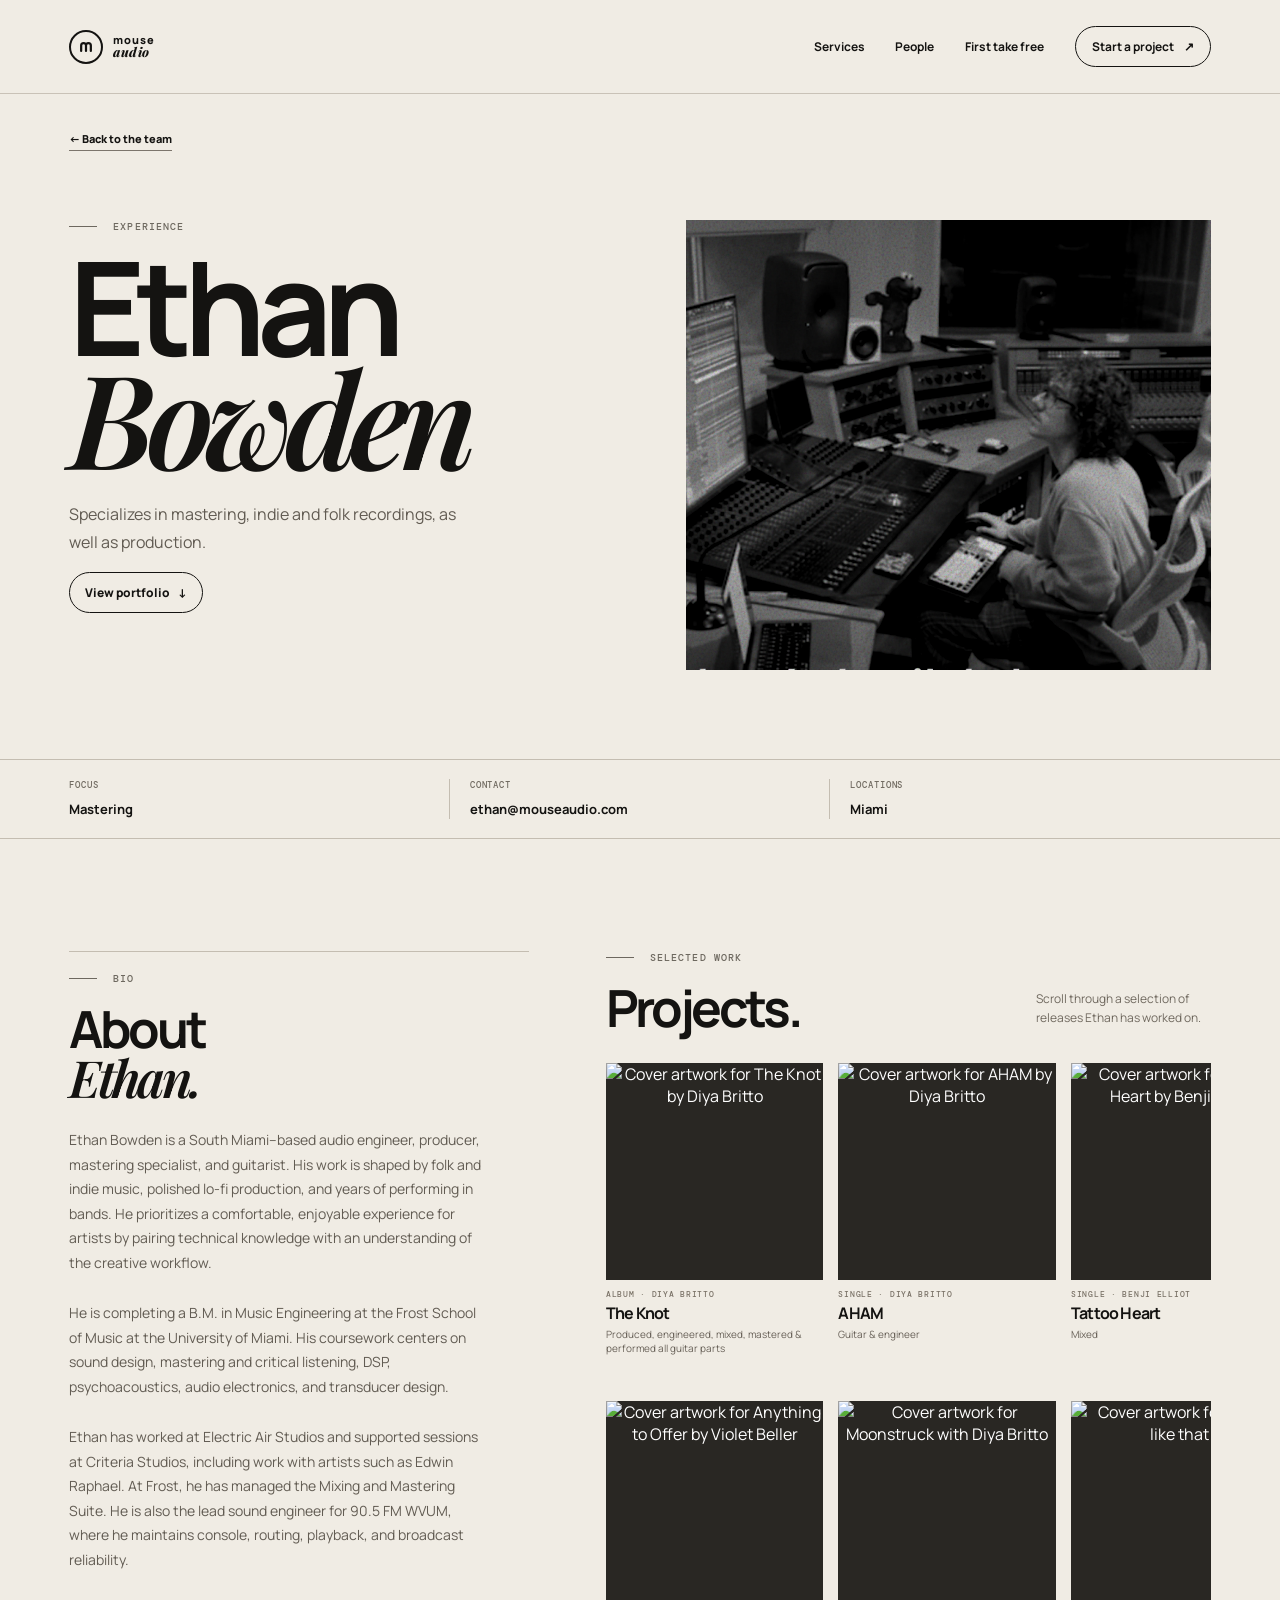
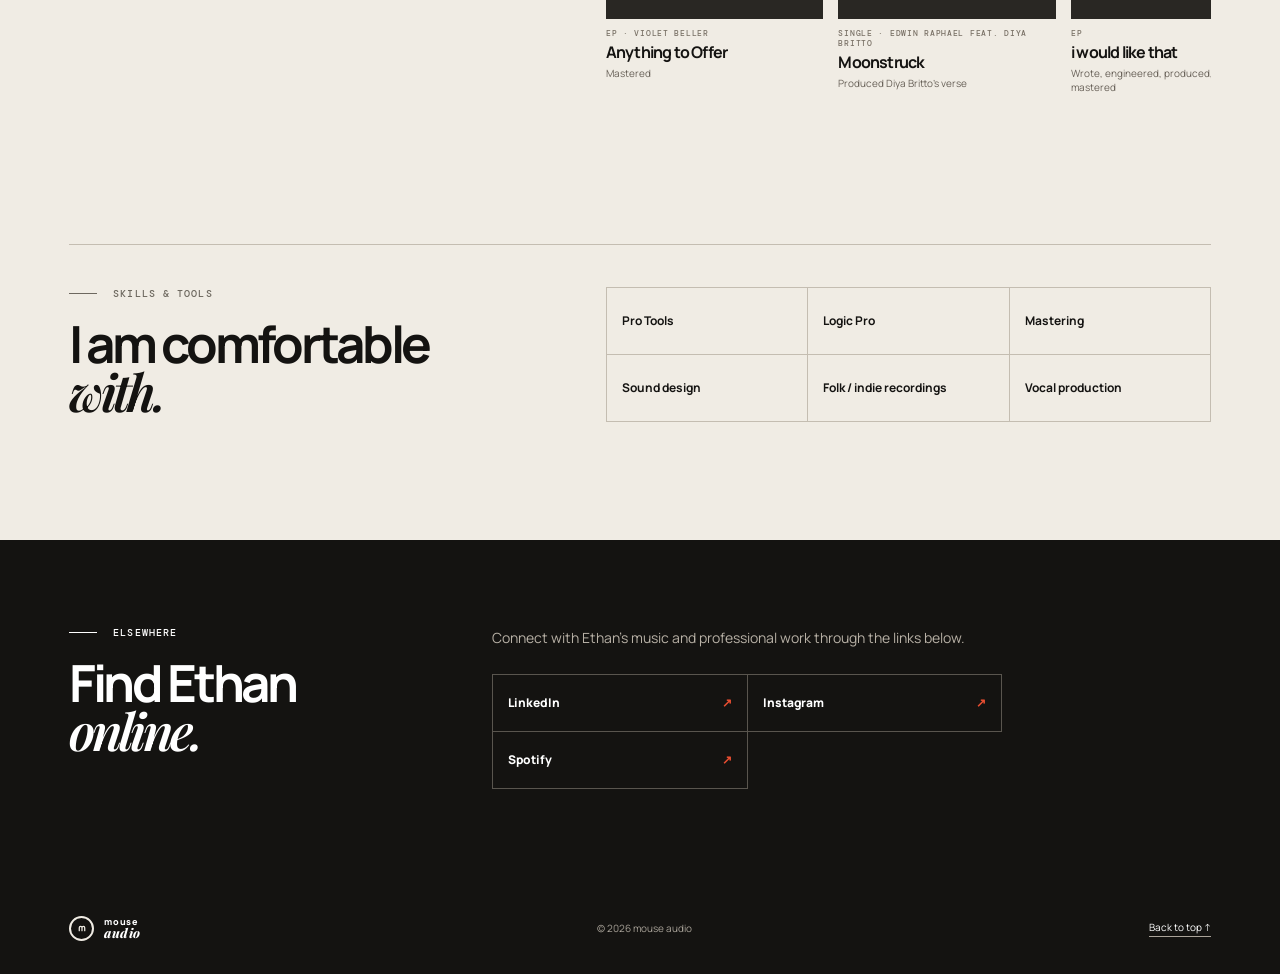
==== commit 82706fbf: "Update engineer pages and mobile photo layout" ====
--- a/ethan-bowden.html
+++ b/ethan-bowden.html
@@ -15,7 +15,7 @@
       <section class="profile-hero"><div><p class="eyebrow dark"><span></span> Experience</p><h1>Ethan<br /><i>Bowden</i></h1><p class="profile-subtitle">Specializes in mastering, indie and folk recordings, as well as production.</p><a class="button button-outline" href="#portfolio">View portfolio <span>↓</span></a></div><div class="profile-art portrait-ethan"><img class="person-photo" src="assets/ethan-console.jpg" alt="Ethan working in the recording studio" /></div></section>
       <div class="profile-meta"><div><span>Focus</span><strong>Mastering</strong></div><div><span>Contact</span><strong>ethan@mouseaudio.com</strong></div><div><span>Locations</span><strong>Miami</strong></div></div>
       <section class="profile-details ethan-profile-details">
-        <aside class="profile-bio"><p class="eyebrow dark"><span></span> Bio</p><h2>About<br /><i>Ethan.</i></h2><p>Ethan Bowden is a South Miami–based audio engineer, producer, mastering specialist, and guitarist. His work is shaped by folk and indie music, polished lo-fi production, and years of performing in bands. He prioritizes a comfortable, enjoyable experience for artists by pairing technical knowledge with an understanding of the creative workflow, from the first session through the final release.</p><p>He is completing a B.M. in Music Engineering at the Frost School of Music at the University of Miami. His coursework centers on sound design, mastering and critical listening, DSP, psychoacoustics, audio electronics, and transducer design.</p><p>Ethan has worked at Electric Air Studios and supported sessions at Criteria Studios, including work with artists such as Edwin Raphael. At Frost, he has managed the Mixing and Mastering Suite. He is also the lead sound engineer for 90.5 FM WVUM, where he maintains console, routing, playback, and broadcast reliability.</p></aside>
+        <aside class="profile-bio"><p class="eyebrow dark"><span></span> Bio</p><h2>About<br /><i>Ethan.</i></h2><p>Ethan Bowden is a South Miami–based audio engineer, producer, mastering specialist, and guitarist. His work is shaped by folk and indie music, polished lo-fi production, and years of performing in bands. He prioritizes a comfortable, enjoyable experience for artists by pairing technical knowledge with an understanding of the creative workflow.</p><p>He is completing a B.M. in Music Engineering at the Frost School of Music at the University of Miami. His coursework centers on sound design, mastering and critical listening, DSP, psychoacoustics, audio electronics, and transducer design.</p><p>Ethan has worked at Electric Air Studios and supported sessions at Criteria Studios, including work with artists such as Edwin Raphael. At Frost, he has managed the Mixing and Mastering Suite. He is also the lead sound engineer for 90.5 FM WVUM, where he maintains console, routing, playback, and broadcast reliability.</p></aside>
         <section class="selected-work" id="portfolio"><div class="work-heading"><div><p class="eyebrow dark"><span></span> Selected work</p><h2>Projects.</h2></div><p>Scroll through a selection of releases Ethan has worked on.</p></div><div class="work-rail" aria-label="Ethan Bowden selected projects"><div class="work-pair"><article class="project-card"><a class="project-cover has-art" href="https://open.spotify.com/album/52wj4BNm8BU6NTEe6OG92B?si=KjYSMAK8SYK3SBsFRsPttA" target="_blank" rel="noreferrer" aria-label="Listen to The Knot by Diya Britto on Spotify"><img src="https://image-cdn-ak.spotifycdn.com/image/ab67616d00001e0264c2db4f19442af42109d2ed" alt="Cover artwork for The Knot by Diya Britto" /></a><div class="project-note"><p>Diya Britto</p><h3>The Knot</h3><span>Produced, engineered, mixed &amp; mastered</span></div></article><article class="project-card"><a class="project-cover has-art" href="https://open.spotify.com/album/4txqJXgwM9590i8uxUpDC1?si=XmtH2L04Tk2pn5qh6KgUZA" target="_blank" rel="noreferrer" aria-label="Listen to Anything to Offer by Violet Beller on Spotify"><img src="https://image-cdn-fa.spotifycdn.com/image/ab67616d00001e024bb14ba42192c582db09ded1" alt="Cover artwork for Anything to Offer by Violet Beller" /></a><div class="project-note"><p>Violet Beller</p><h3>Anything to Offer</h3><span>Mastered</span></div></article></div><div class="work-pair"><article class="project-card"><a class="project-cover has-art" href="https://open.spotify.com/album/6loEWNQj4HhphlRL6Xj2oo?si=fc327ccd5c6a4291" target="_blank" rel="noreferrer" aria-label="Listen to AHAM by Diya Britto on Spotify"><img src="https://image-cdn-ak.spotifycdn.com/image/ab67616d00001e022de2ac968aff929d121ac690" alt="Cover artwork for AHAM by Diya Britto" /></a><div class="project-note"><p>Diya Britto</p><h3>AHAM</h3><span>Guitar &amp; engineer</span></div></article><article class="project-card"><a class="project-cover has-art" href="https://open.spotify.com/track/4atq7qzuVlcFH4Wv6bw9HT?si=129e895e906242d2" target="_blank" rel="noreferrer" aria-label="Listen to Moonstruck with Diya Britto on Spotify"><img src="https://image-cdn-fa.spotifycdn.com/image/ab67616d00001e02cc09c103066723135a37e10c" alt="Cover artwork for Moonstruck with Diya Britto" /></a><div class="project-note"><p>Edwin Raphael feat. Diya Britto</p><h3>Moonstruck</h3><span>Produced Diya Britto’s verse</span></div></article></div><div class="work-pair"><article class="project-card"><a class="project-cover has-art" href="https://open.spotify.com/track/684YxtxZK43JkGLQinmobA?si=3664a4f063fe4a53" target="_blank" rel="noreferrer" aria-label="Listen to Tattoo Heart by Benji Elliot on Spotify"><img src="https://image-cdn-fa.spotifycdn.com/image/ab67616d00001e0241a397de4c94d4af69b0ff9f" alt="Cover artwork for Tattoo Heart by Benji Elliot" /></a><div class="project-note"><p>Benji Elliot</p><h3>Tattoo Heart</h3><span>Mixed</span></div></article><article class="project-card"><a class="project-cover has-art" href="https://open.spotify.com/track/7EXyQmZAh6zub7kpJKDDHd?si=667978322e8f42fe" target="_blank" rel="noreferrer" aria-label="Listen to i would like that on Spotify"><img src="https://image-cdn-ak.spotifycdn.com/image/ab67616d00001e02b8164efc4469cb0658030273" alt="Cover artwork for i would like that" /></a><div class="project-note"><p>EP</p><h3>i would like that</h3><span>Wrote, engineered, produced, mixed &amp; mastered</span></div></article></div></div></section>
         <section class="profile-skills"><div><p class="eyebrow dark"><span></span> Skills &amp; tools</p><h2>I am comfortable<br /><i>with.</i></h2></div><ul><li>Pro Tools</li><li>Logic Pro</li><li>Mastering</li><li>Sound design</li><li>Folk / indie recordings</li><li>Vocal production</li></ul></section>
       </section>
--- a/styles.css
+++ b/styles.css
@@ -113,19 +113,21 @@
 .project-cover img { width: 100%; height: 100%; position: absolute; inset: 0; display: block; object-fit: cover; }.project-cover.has-art::before, .project-cover.has-art::after { display: none; }
 .mike-profile-details { grid-template-columns: minmax(295px, .95fr) minmax(0, 1.25fr); gap: 6vw; }.mike-profile-details .profile-bio > p:not(.eyebrow) { max-width: 420px; }.mike-profile-details .profile-skills { grid-template-columns: minmax(295px, .95fr) minmax(0, 1.25fr); gap: 6vw; }
 .ethan-profile-details { grid-template-columns: minmax(295px, .95fr) minmax(0, 1.25fr); gap: 6vw; }.ethan-profile-details .profile-bio > p:not(.eyebrow) { max-width: 420px; }.ethan-profile-details .profile-skills { grid-template-columns: minmax(295px, .95fr) minmax(0, 1.25fr); gap: 6vw; }
+.tomas-profile-details { grid-template-columns: minmax(295px, .95fr) minmax(0, 1.25fr); gap: 6vw; }.tomas-profile-details .profile-bio > p:not(.eyebrow) { max-width: 420px; }.tomas-profile-details .profile-skills { grid-template-columns: minmax(295px, .95fr) minmax(0, 1.25fr); gap: 6vw; }
 .ethan-profile-details .work-rail { gap: 15px; align-items: flex-start; }.ethan-profile-details .work-pair { flex: 0 0 clamp(175px, 17vw, 220px); display: grid; align-content: start; gap: 23px; scroll-snap-align: start; }.ethan-profile-details .work-pair .project-card { width: 100%; min-width: 0; }.ethan-profile-details .project-cover { width: 100%; aspect-ratio: 1 / 1; cursor: pointer; }.ethan-profile-details .project-cover img { transition: transform .25s ease; }.ethan-profile-details .project-cover:hover img { transform: scale(1.045); }.ethan-profile-details .project-note { height: 98px; padding-top: 9px; }.ethan-profile-details .project-note p { margin-bottom: 6px; font-size: 8px; }.ethan-profile-details .project-note h3 { margin-bottom: 5px; font-size: 16px; line-height: 1.06; }.ethan-profile-details .project-note span { font-size: 10px; line-height: 1.4; }
 .mike-profile-details .work-rail { gap: 15px; align-items: flex-start; }.mike-profile-details .work-pair { flex: 0 0 clamp(175px, 17vw, 220px); display: grid; align-content: start; gap: 23px; scroll-snap-align: start; }.mike-profile-details .work-pair .project-card { min-width: 0; }.mike-profile-details .project-cover { cursor: pointer; }.mike-profile-details .project-cover img { transition: transform .25s ease; }.mike-profile-details .project-cover:hover img { transform: scale(1.045); }.mike-profile-details .project-note { padding-top: 9px; }.mike-profile-details .project-note p { margin-bottom: 6px; font-size: 8px; }.mike-profile-details .project-note h3 { margin-bottom: 5px; font-size: 16px; line-height: 1.06; }.mike-profile-details .project-note span { font-size: 10px; line-height: 1.4; }
+.tomas-profile-details .work-rail { gap: 15px; align-items: flex-start; }.tomas-profile-details .work-pair { flex: 0 0 clamp(175px, 17vw, 220px); display: grid; align-content: start; gap: 23px; scroll-snap-align: start; }.tomas-profile-details .work-pair .project-card { min-width: 0; }.tomas-profile-details .project-cover { cursor: pointer; }.tomas-profile-details .project-cover img { transition: transform .25s ease; }.tomas-profile-details .project-cover:hover img { transform: scale(1.045); }.tomas-profile-details .project-note { min-height: 116px; padding-top: 9px; }.tomas-profile-details .project-note p { margin-bottom: 6px; font-size: 8px; }.tomas-profile-details .project-note h3 { margin-bottom: 5px; font-size: 16px; line-height: 1.06; }.tomas-profile-details .project-note span { font-size: 10px; line-height: 1.4; }
 .personal-bio-links { max-width: 510px !important; }.profile-link-list { display: grid; grid-template-columns: repeat(2, minmax(0, 1fr)); border-top: 1px solid #59554e; border-left: 1px solid #59554e; }.profile-link-list a { display: flex; align-items: center; justify-content: space-between; min-height: 57px; padding: 14px 15px; border-right: 1px solid #59554e; border-bottom: 1px solid #59554e; color: #fff; font-size: 12px; font-weight: 800; transition: background .2s ease, color .2s ease; }.profile-link-list a:hover { background: var(--red); color: var(--ink); }.profile-link-list span { color: var(--red); }.profile-link-list a:hover span { color: inherit; }
 
 @media (max-width: 900px) {
   .site-header { padding: 0 6vw; }.hero { grid-template-columns: 1fr; min-height: 735px; padding: 150px 6vw 80px; }.hero-art { inset: 0; opacity: .18; }.hero-copy { max-width: 630px; }.hero-art .label-top, .hero-art .label-bottom, .art-caption { display: none; }.hero-label { display: none; }.service-grid { grid-template-columns: repeat(2, 1fr); }.first-take { grid-template-columns: .55fr 1fr; }.first-take-side { display: none; }.person { grid-template-columns: 210px 1fr auto; gap: 28px; }.person-info { grid-template-columns: 1fr auto; }.person-summary { display: none; }.section-wrap { padding-left: 6vw; padding-right: 6vw; }.contact { padding-left: 6vw; padding-right: 6vw; }.profile-hero { padding-left: 6vw; padding-right: 6vw; }.profile-meta { padding-left: 6vw; padding-right: 6vw; }.portfolio { padding-left: 6vw; padding-right: 6vw; }.profile-details, .personal-portfolio { padding-left: 6vw; padding-right: 6vw; }.profile-details, .profile-skills, .personal-portfolio { gap: 6vw; }
 }
 @media (max-width: 620px) {
-  .site-header { height: 76px; }.site-nav { display: none; position: absolute; top: 75px; left: 0; right: 0; flex-direction: column; align-items: stretch; gap: 0; padding: 12px 6vw 23px; background: var(--ink); color: #fff; }.site-nav.open { display: flex; }.site-nav a { padding: 13px 0; }.nav-cta { margin-top: 9px; padding: 12px 15px !important; text-align: center; }.menu-button { width: 41px; height: 41px; display: grid; place-content: center; gap: 5px; border: 1px solid var(--ink); border-radius: 50%; background: transparent; color: var(--ink); }.menu-button span:not(.sr-only) { width: 15px; height: 1px; display: block; background: currentColor; }.profile-page .menu-button { border-color: var(--ink); color: var(--ink); }.profile-page .site-nav { background: var(--paper); color: var(--ink); border-bottom: 1px solid #c8c1b6; }.hero { min-height: 680px; padding: 129px 6vw 69px; }.hero-actions { flex-wrap: wrap; gap: 18px; }.hero h1 { font-size: clamp(61px, 18vw, 95px); }.section-wrap { padding-top: 81px; padding-bottom: 81px; }.section-heading { display: block; margin-bottom: 37px; }.section-heading > p:last-child { margin: 22px 0 0; font-size: 14px; }.service-grid { grid-template-columns: 1fr; }.service-card { min-height: 285px; }.service-card h3 { margin-top: 79px; }.first-take { grid-template-columns: 1fr; min-height: auto; padding: 65px 6vw 72px; }.free-stamp { width: 145px; margin-bottom: 30px; }.first-take-copy > p:not(.eyebrow) { font-size: 14px; }.people { padding-top: 85px; }.person { grid-template-columns: 1fr auto; gap: 20px; padding: 21px 0; }.person-portrait { width: 100%; height: 125px; grid-row: 1; }.portrait-initial { font-size: 85px; }.portrait-orbit { width: 160px; height: 48px; }.portrait-line { width: 170px; }.sun-line { height: 180px; }.person-info { grid-template-columns: 1fr; grid-column: 1; grid-row: 2; gap: 13px; }.role { margin: 0; }.person h3 { font-size: 42px; }.person-index { grid-column: 2; grid-row: 1; }.button-outline { justify-self: start; }.contact { grid-template-columns: 1fr; gap: 33px; padding: 78px 6vw; }.contact-details > p:first-child { font-size: 14px; }.site-footer { flex-wrap: wrap; gap: 21px; padding: 27px 6vw; }.site-footer p { order: 3; flex-basis: 100%; }.profile-hero { grid-template-columns: 1fr; gap: 38px; padding: 53px 6vw 61px; }.profile-hero h1 { font-size: clamp(65px, 20vw, 105px); }.profile-art { min-height: 300px; }.profile-meta { grid-template-columns: 1fr; gap: 13px; padding: 21px 6vw; }.profile-meta div { padding: 0; border: 0; }.experience { grid-template-columns: 1fr; gap: 38px; padding: 75px 6vw; }.portfolio { padding: 73px 6vw; }.portfolio-heading { display: block; }.portfolio-heading p:not(.eyebrow) { margin-top: 19px; }.portfolio-grid { grid-template-columns: 1fr; }.back-link { margin-left: 6vw; }.profile-details { grid-template-columns: 1fr; gap: 58px; padding-top: 75px; padding-bottom: 78px; }.work-heading { display: block; }.work-heading > p { margin: 18px 0 0; }.project-card { flex-basis: min(84vw, 330px); }.profile-skills { grid-column: auto; grid-template-columns: 1fr; gap: 30px; margin-top: -4px; padding-top: 37px; }.profile-skills ul { grid-template-columns: repeat(2, 1fr); }.personal-portfolio { grid-template-columns: 1fr; gap: 35px; padding-top: 70px; padding-bottom: 74px; }
+  .site-header { height: 76px; }.site-nav { display: none; position: absolute; top: 75px; left: 0; right: 0; flex-direction: column; align-items: stretch; gap: 0; padding: 12px 6vw 23px; background: var(--ink); color: #fff; }.site-nav.open { display: flex; }.site-nav a { padding: 13px 0; }.nav-cta { margin-top: 9px; padding: 12px 15px !important; text-align: center; }.menu-button { width: 41px; height: 41px; display: grid; place-content: center; gap: 5px; border: 1px solid var(--ink); border-radius: 50%; background: transparent; color: var(--ink); }.menu-button span:not(.sr-only) { width: 15px; height: 1px; display: block; background: currentColor; }.profile-page .menu-button { border-color: var(--ink); color: var(--ink); }.profile-page .site-nav { background: var(--paper); color: var(--ink); border-bottom: 1px solid #c8c1b6; }.hero { min-height: 680px; padding: 129px 6vw 69px; }.hero-actions { flex-wrap: wrap; gap: 18px; }.hero h1 { font-size: clamp(61px, 18vw, 95px); }.section-wrap { padding-top: 81px; padding-bottom: 81px; }.section-heading { display: block; margin-bottom: 37px; }.section-heading > p:last-child { margin: 22px 0 0; font-size: 14px; }.service-grid { grid-template-columns: 1fr; }.service-card { min-height: 285px; }.service-card h3 { margin-top: 79px; }.first-take { grid-template-columns: 1fr; min-height: auto; padding: 65px 6vw 72px; }.free-stamp { width: 145px; margin-bottom: 30px; }.first-take-copy > p:not(.eyebrow) { font-size: 14px; }.people { padding-top: 85px; }.person { grid-template-columns: 1fr auto; gap: 20px; padding: 21px 0; }.person-portrait { width: 100%; height: auto; aspect-ratio: 2 / 1; grid-row: 1; }.person-ethan .person-photo { object-position: 61% 47%; }.person-tomas .person-photo { object-position: 50% 46%; }.person-mike .person-photo { object-position: 56% 47%; }.portrait-initial { font-size: 85px; }.portrait-orbit { width: 160px; height: 48px; }.portrait-line { width: 170px; }.sun-line { height: 180px; }.person-info { grid-template-columns: 1fr; grid-column: 1; grid-row: 2; gap: 13px; }.role { margin: 0; }.person h3 { font-size: 42px; }.person-index { grid-column: 2; grid-row: 1; }.button-outline { justify-self: start; }.contact { grid-template-columns: 1fr; gap: 33px; padding: 78px 6vw; }.contact-details > p:first-child { font-size: 14px; }.site-footer { flex-wrap: wrap; gap: 21px; padding: 27px 6vw; }.site-footer p { order: 3; flex-basis: 100%; }.profile-hero { grid-template-columns: 1fr; gap: 38px; padding: 53px 6vw 61px; }.profile-hero h1 { font-size: clamp(65px, 20vw, 105px); }.profile-art { min-height: 300px; }.profile-meta { grid-template-columns: 1fr; gap: 13px; padding: 21px 6vw; }.profile-meta div { padding: 0; border: 0; }.experience { grid-template-columns: 1fr; gap: 38px; padding: 75px 6vw; }.portfolio { padding: 73px 6vw; }.portfolio-heading { display: block; }.portfolio-heading p:not(.eyebrow) { margin-top: 19px; }.portfolio-grid { grid-template-columns: 1fr; }.back-link { margin-left: 6vw; }.profile-details { grid-template-columns: 1fr; gap: 58px; padding-top: 75px; padding-bottom: 78px; }.work-heading { display: block; }.work-heading > p { margin: 18px 0 0; }.project-card { flex-basis: min(84vw, 330px); }.profile-skills { grid-column: auto; grid-template-columns: 1fr; gap: 30px; margin-top: -4px; padding-top: 37px; }.profile-skills ul { grid-template-columns: repeat(2, 1fr); }.personal-portfolio { grid-template-columns: 1fr; gap: 35px; padding-top: 70px; padding-bottom: 74px; }
 }
 
 @media (max-width: 620px) {
-  .mike-profile-details .profile-skills, .ethan-profile-details .profile-skills { grid-template-columns: 1fr; gap: 30px; }.mike-profile-details .work-pair, .ethan-profile-details .work-pair { flex-basis: min(62vw, 220px); }
+  .mike-profile-details .profile-skills, .ethan-profile-details .profile-skills, .tomas-profile-details .profile-skills { grid-template-columns: 1fr; gap: 30px; }.mike-profile-details .work-pair, .ethan-profile-details .work-pair, .tomas-profile-details .work-pair { flex-basis: min(62vw, 220px); }
 }
 
 .mike-profile-details .project-note { min-height: 98px; }
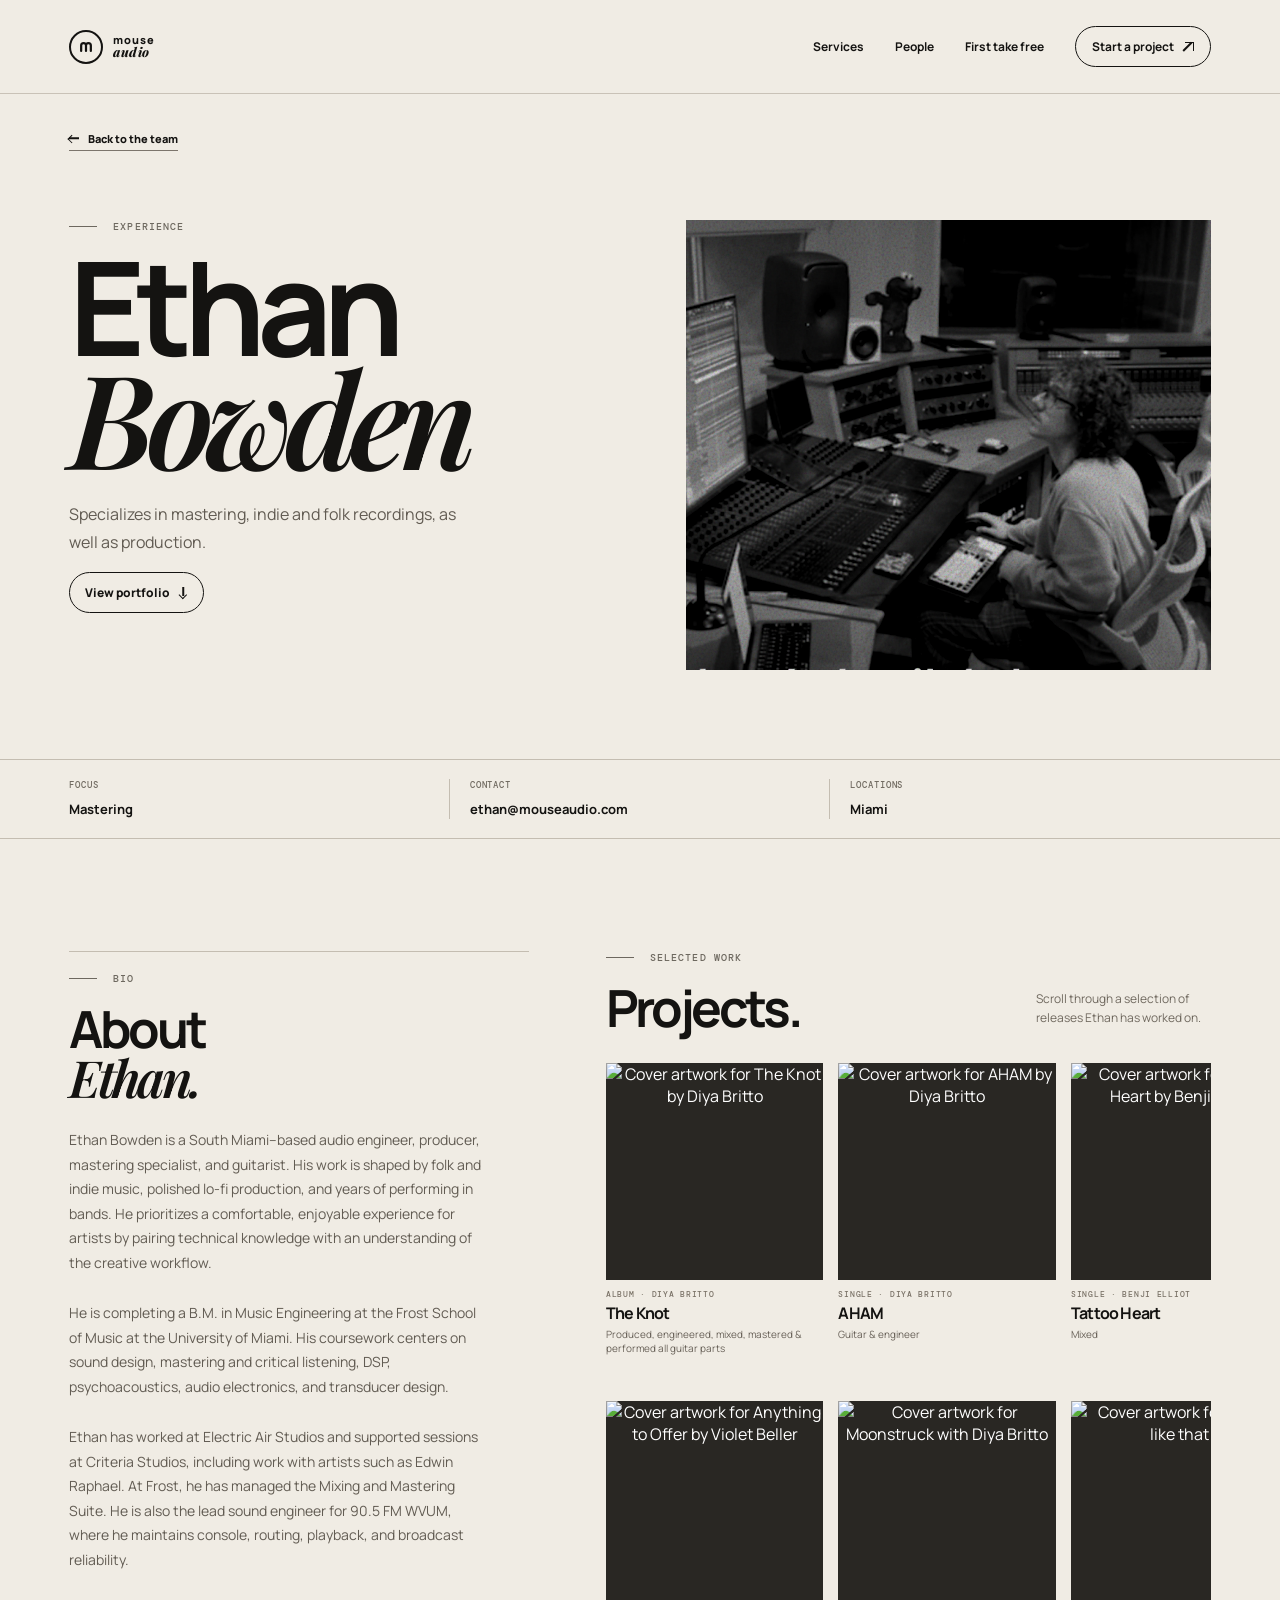
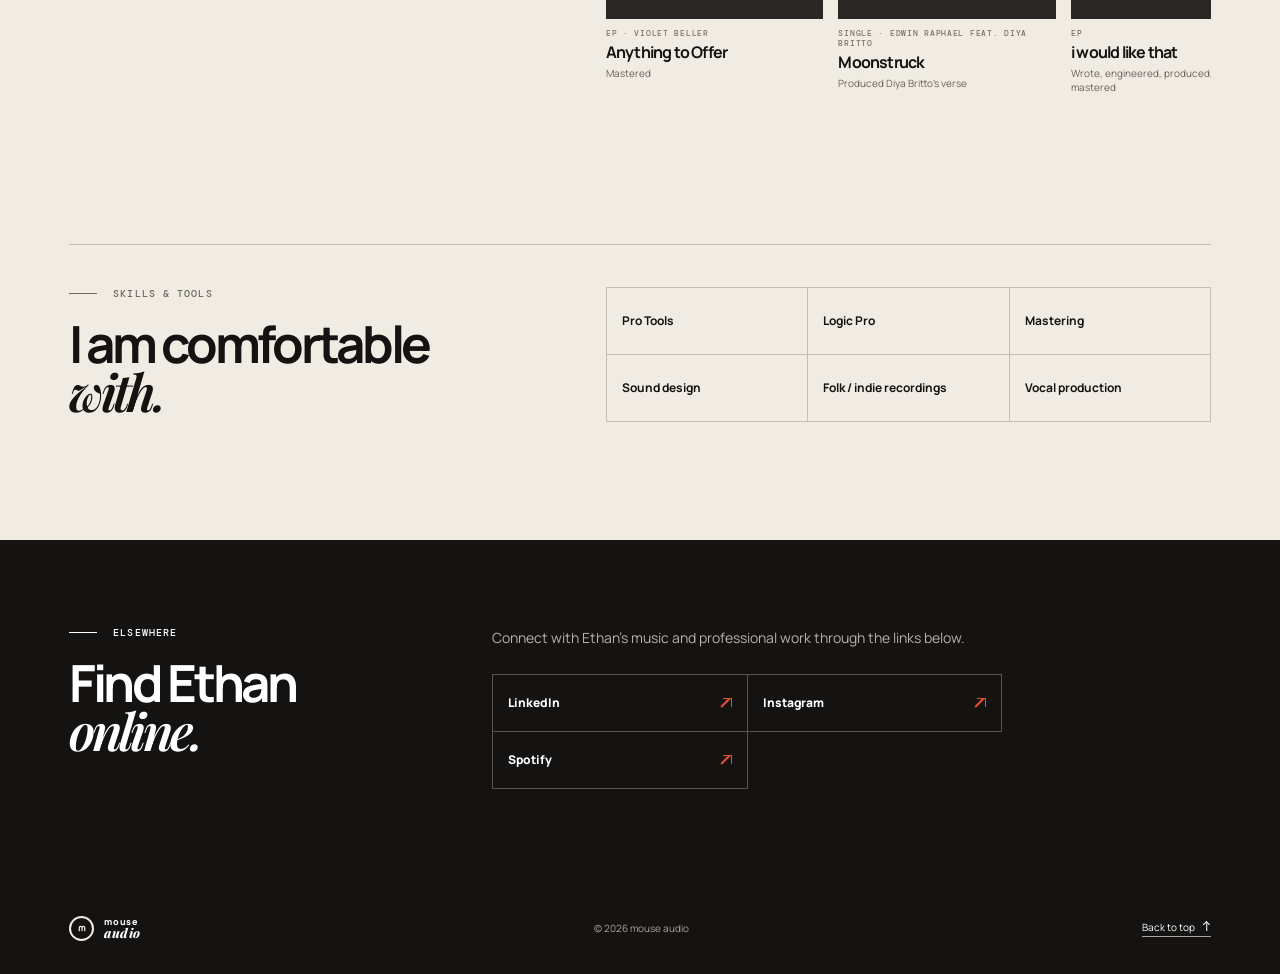
==== commit 44ee622d: "Replace mobile emoji arrows with CSS icons" ====
--- a/ethan-bowden.html
+++ b/ethan-bowden.html
@@ -9,17 +9,17 @@
     <link rel="stylesheet" href="styles.css" />
   </head>
   <body id="top" class="profile-page">
-    <header class="site-header"><a class="brand" href="index.html"><span class="brand-mark">m</span><span>mouse<br /><em>audio</em></span></a><button class="menu-button" aria-expanded="false" aria-controls="site-nav"><span></span><span></span><span class="sr-only">Open navigation</span></button><nav id="site-nav" class="site-nav"><a href="index.html#services">Services</a><a href="index.html#people">People</a><a href="index.html#first-take">First take free</a><a class="nav-cta" href="index.html#contact">Start a project <span>↗</span></a></nav></header>
+    <header class="site-header"><a class="brand" href="index.html"><span class="brand-mark">m</span><span>mouse<br /><em>audio</em></span></a><button class="menu-button" aria-expanded="false" aria-controls="site-nav"><span></span><span></span><span class="sr-only">Open navigation</span></button><nav id="site-nav" class="site-nav"><a href="index.html#services">Services</a><a href="index.html#people">People</a><a href="index.html#first-take">First take free</a><a class="nav-cta" href="index.html#contact">Start a project <span class="link-icon link-icon--out" aria-hidden="true"></span></a></nav></header>
     <main>
-      <a class="back-link" href="index.html#people">← Back to the team</a>
-      <section class="profile-hero"><div><p class="eyebrow dark"><span></span> Experience</p><h1>Ethan<br /><i>Bowden</i></h1><p class="profile-subtitle">Specializes in mastering, indie and folk recordings, as well as production.</p><a class="button button-outline" href="#portfolio">View portfolio <span>↓</span></a></div><div class="profile-art portrait-ethan"><img class="person-photo" src="assets/ethan-console.jpg" alt="Ethan working in the recording studio" /></div></section>
+      <a class="back-link" href="index.html#people"><span class="link-icon link-icon--back" aria-hidden="true"></span>Back to the team</a>
+      <section class="profile-hero"><div><p class="eyebrow dark"><span></span> Experience</p><h1>Ethan<br /><i>Bowden</i></h1><p class="profile-subtitle">Specializes in mastering, indie and folk recordings, as well as production.</p><a class="button button-outline" href="#portfolio">View portfolio <span class="link-icon link-icon--down" aria-hidden="true"></span></a></div><div class="profile-art portrait-ethan"><img class="person-photo" src="assets/ethan-console.jpg" alt="Ethan working in the recording studio" /></div></section>
       <div class="profile-meta"><div><span>Focus</span><strong>Mastering</strong></div><div><span>Contact</span><strong>ethan@mouseaudio.com</strong></div><div><span>Locations</span><strong>Miami</strong></div></div>
       <section class="profile-details ethan-profile-details">
         <aside class="profile-bio"><p class="eyebrow dark"><span></span> Bio</p><h2>About<br /><i>Ethan.</i></h2><p>Ethan Bowden is a South Miami–based audio engineer, producer, mastering specialist, and guitarist. His work is shaped by folk and indie music, polished lo-fi production, and years of performing in bands. He prioritizes a comfortable, enjoyable experience for artists by pairing technical knowledge with an understanding of the creative workflow.</p><p>He is completing a B.M. in Music Engineering at the Frost School of Music at the University of Miami. His coursework centers on sound design, mastering and critical listening, DSP, psychoacoustics, audio electronics, and transducer design.</p><p>Ethan has worked at Electric Air Studios and supported sessions at Criteria Studios, including work with artists such as Edwin Raphael. At Frost, he has managed the Mixing and Mastering Suite. He is also the lead sound engineer for 90.5 FM WVUM, where he maintains console, routing, playback, and broadcast reliability.</p></aside>
         <section class="selected-work" id="portfolio"><div class="work-heading"><div><p class="eyebrow dark"><span></span> Selected work</p><h2>Projects.</h2></div><p>Scroll through a selection of releases Ethan has worked on.</p></div><div class="work-rail" aria-label="Ethan Bowden selected projects"><div class="work-pair"><article class="project-card"><a class="project-cover has-art" href="https://open.spotify.com/album/52wj4BNm8BU6NTEe6OG92B?si=KjYSMAK8SYK3SBsFRsPttA" target="_blank" rel="noreferrer" aria-label="Listen to The Knot by Diya Britto on Spotify"><img src="https://image-cdn-ak.spotifycdn.com/image/ab67616d00001e0264c2db4f19442af42109d2ed" alt="Cover artwork for The Knot by Diya Britto" /></a><div class="project-note"><p>Diya Britto</p><h3>The Knot</h3><span>Produced, engineered, mixed &amp; mastered</span></div></article><article class="project-card"><a class="project-cover has-art" href="https://open.spotify.com/album/4txqJXgwM9590i8uxUpDC1?si=XmtH2L04Tk2pn5qh6KgUZA" target="_blank" rel="noreferrer" aria-label="Listen to Anything to Offer by Violet Beller on Spotify"><img src="https://image-cdn-fa.spotifycdn.com/image/ab67616d00001e024bb14ba42192c582db09ded1" alt="Cover artwork for Anything to Offer by Violet Beller" /></a><div class="project-note"><p>Violet Beller</p><h3>Anything to Offer</h3><span>Mastered</span></div></article></div><div class="work-pair"><article class="project-card"><a class="project-cover has-art" href="https://open.spotify.com/album/6loEWNQj4HhphlRL6Xj2oo?si=fc327ccd5c6a4291" target="_blank" rel="noreferrer" aria-label="Listen to AHAM by Diya Britto on Spotify"><img src="https://image-cdn-ak.spotifycdn.com/image/ab67616d00001e022de2ac968aff929d121ac690" alt="Cover artwork for AHAM by Diya Britto" /></a><div class="project-note"><p>Diya Britto</p><h3>AHAM</h3><span>Guitar &amp; engineer</span></div></article><article class="project-card"><a class="project-cover has-art" href="https://open.spotify.com/track/4atq7qzuVlcFH4Wv6bw9HT?si=129e895e906242d2" target="_blank" rel="noreferrer" aria-label="Listen to Moonstruck with Diya Britto on Spotify"><img src="https://image-cdn-fa.spotifycdn.com/image/ab67616d00001e02cc09c103066723135a37e10c" alt="Cover artwork for Moonstruck with Diya Britto" /></a><div class="project-note"><p>Edwin Raphael feat. Diya Britto</p><h3>Moonstruck</h3><span>Produced Diya Britto’s verse</span></div></article></div><div class="work-pair"><article class="project-card"><a class="project-cover has-art" href="https://open.spotify.com/track/684YxtxZK43JkGLQinmobA?si=3664a4f063fe4a53" target="_blank" rel="noreferrer" aria-label="Listen to Tattoo Heart by Benji Elliot on Spotify"><img src="https://image-cdn-fa.spotifycdn.com/image/ab67616d00001e0241a397de4c94d4af69b0ff9f" alt="Cover artwork for Tattoo Heart by Benji Elliot" /></a><div class="project-note"><p>Benji Elliot</p><h3>Tattoo Heart</h3><span>Mixed</span></div></article><article class="project-card"><a class="project-cover has-art" href="https://open.spotify.com/track/7EXyQmZAh6zub7kpJKDDHd?si=667978322e8f42fe" target="_blank" rel="noreferrer" aria-label="Listen to i would like that on Spotify"><img src="https://image-cdn-ak.spotifycdn.com/image/ab67616d00001e02b8164efc4469cb0658030273" alt="Cover artwork for i would like that" /></a><div class="project-note"><p>EP</p><h3>i would like that</h3><span>Wrote, engineered, produced, mixed &amp; mastered</span></div></article></div></div></section>
         <section class="profile-skills"><div><p class="eyebrow dark"><span></span> Skills &amp; tools</p><h2>I am comfortable<br /><i>with.</i></h2></div><ul><li>Pro Tools</li><li>Logic Pro</li><li>Mastering</li><li>Sound design</li><li>Folk / indie recordings</li><li>Vocal production</li></ul></section>
       </section>
-      <section class="personal-portfolio"><div><p class="eyebrow"><span></span> Elsewhere</p><h2>Find Ethan<br /><i>online.</i></h2></div><div class="personal-bio-links"><p>Connect with Ethan’s music and professional work through the links below.</p><nav class="profile-link-list" aria-label="Ethan Bowden links"><a href="https://www.linkedin.com/in/ethan-micaiah-bowden/?isSelfProfile=true" target="_blank" rel="noreferrer">LinkedIn <span>↗</span></a><a href="https://www.instagram.com/kiahs_music?mdxt=Z2tkbnBhM2x1Nmhu&amp;utm_source=qr" target="_blank" rel="noreferrer">Instagram <span>↗</span></a><a href="https://open.spotify.com/artist/3JQMXxtvgroKm9lGeDUsRh?si=qrohQJjGSfK1SvyzQgj8iw&amp;utm_source=sms" target="_blank" rel="noreferrer">Spotify <span>↗</span></a></nav></div></section>
-    </main><footer class="site-footer"><a class="brand" href="index.html"><span class="brand-mark">m</span><span>mouse<br /><em>audio</em></span></a><p>© <span id="year"></span> mouse audio</p><a href="#top">Back to top ↑</a></footer><script src="script.js"></script>
+      <section class="personal-portfolio"><div><p class="eyebrow"><span></span> Elsewhere</p><h2>Find Ethan<br /><i>online.</i></h2></div><div class="personal-bio-links"><p>Connect with Ethan’s music and professional work through the links below.</p><nav class="profile-link-list" aria-label="Ethan Bowden links"><a href="https://www.linkedin.com/in/ethan-micaiah-bowden/?isSelfProfile=true" target="_blank" rel="noreferrer">LinkedIn <span class="link-icon link-icon--out" aria-hidden="true"></span></a><a href="https://www.instagram.com/kiahs_music?mdxt=Z2tkbnBhM2x1Nmhu&amp;utm_source=qr" target="_blank" rel="noreferrer">Instagram <span class="link-icon link-icon--out" aria-hidden="true"></span></a><a href="https://open.spotify.com/artist/3JQMXxtvgroKm9lGeDUsRh?si=qrohQJjGSfK1SvyzQgj8iw&amp;utm_source=sms" target="_blank" rel="noreferrer">Spotify <span class="link-icon link-icon--out" aria-hidden="true"></span></a></nav></div></section>
+    </main><footer class="site-footer"><a class="brand" href="index.html"><span class="brand-mark">m</span><span>mouse<br /><em>audio</em></span></a><p>© <span id="year"></span> mouse audio</p><a class="back-to-top" href="#top">Back to top <span class="link-icon link-icon--up" aria-hidden="true"></span></a></footer><script src="script.js"></script>
   </body>
 </html>
--- a/styles.css
+++ b/styles.css
@@ -19,6 +19,16 @@
 button { font: inherit; }
 .noise { position: fixed; inset: 0; z-index: 20; opacity: .045; pointer-events: none; background-image: url("data:image/svg+xml,%3Csvg viewBox='0 0 160 160' xmlns='http://www.w3.org/2000/svg'%3E%3Cfilter id='n'%3E%3CfeTurbulence type='fractalNoise' baseFrequency='.9' numOctaves='4' stitchTiles='stitch'/%3E%3C/filter%3E%3Crect width='100%25' height='100%25' filter='url(%23n)' opacity='.9'/%3E%3C/svg%3E"); }
 .sr-only { position: absolute; width: 1px; height: 1px; padding: 0; margin: -1px; overflow: hidden; clip: rect(0,0,0,0); white-space: nowrap; border: 0; }
+.link-icon { width: .86em; height: .86em; position: relative; display: inline-block; flex: 0 0 auto; vertical-align: -.08em; }
+.link-icon::before, .link-icon::after { content: ""; position: absolute; display: block; color: currentColor; }
+.link-icon--out::before { width: 78%; height: 78%; top: 0; right: 0; border-top: 1.5px solid currentColor; border-right: 1.5px solid currentColor; }
+.link-icon--out::after { width: 112%; height: 1.5px; bottom: 5%; left: -5%; background: currentColor; transform: rotate(-45deg); transform-origin: left center; }
+.link-icon--down::before { width: 1.5px; height: 88%; top: 0; left: 50%; background: currentColor; transform: translateX(-50%); }
+.link-icon--down::after { width: 45%; height: 45%; right: 27.5%; bottom: 0; border-right: 1.5px solid currentColor; border-bottom: 1.5px solid currentColor; transform: rotate(45deg); }
+.link-icon--up::before { width: 1.5px; height: 88%; bottom: 0; left: 50%; background: currentColor; transform: translateX(-50%); }
+.link-icon--up::after { width: 45%; height: 45%; right: 27.5%; top: 0; border-top: 1.5px solid currentColor; border-left: 1.5px solid currentColor; transform: rotate(45deg); }
+.link-icon--back::before { width: 100%; height: 1.5px; top: 50%; right: 0; background: currentColor; transform: translateY(-50%); }
+.link-icon--back::after { width: 48%; height: 48%; top: 26%; left: 0; border-left: 1.5px solid currentColor; border-bottom: 1.5px solid currentColor; transform: rotate(45deg); }
 
 .site-header { height: 94px; display: flex; align-items: center; justify-content: space-between; position: absolute; top: 0; width: 100%; z-index: 4; padding: 0 5.4vw; color: var(--ink); }
 .brand { display: inline-flex; align-items: center; gap: 10px; font-size: 11px; font-weight: 800; letter-spacing: .08em; line-height: 1.05; }
@@ -29,7 +39,7 @@
 .site-nav > a:not(.nav-cta) { transition: color .2s ease; }
 .site-nav > a:not(.nav-cta):hover { color: var(--red); }
 .nav-cta { padding: 11px 16px; border: 1px solid var(--ink); border-radius: 999px; }
-.nav-cta span, .button span, .contact-email span { margin-left: 8px; }
+.nav-cta .link-icon, .button .link-icon, .contact-email .link-icon { margin-left: 8px; }
 .menu-button { display: none; }
 
 .hero { min-height: 745px; position: relative; overflow: hidden; display: grid; grid-template-columns: 1fr; background: var(--sage); color: var(--ink); padding: 150px 5.4vw 80px; }
@@ -51,7 +61,7 @@
 .button-outline { border-color: var(--ink); padding: 11px 15px; }
 .button-outline:hover { background: var(--ink); color: #fff; }
 .hero-service-link { align-self: flex-start; display: inline-block; margin-left: 19px; color: #756e63; font: 500 10px var(--mono); letter-spacing: .08em; text-transform: uppercase; }
-.hero-service-link span { margin-left: 7px; color: var(--red); }
+.hero-service-link .link-icon { margin-left: 7px; color: var(--red); }
 
 .hero-art { position: absolute; inset: 0; overflow: hidden; background: #e5a18e; opacity: .18; }
 .hero-art::before { content: ""; position: absolute; width: 65%; aspect-ratio: 1; top: -23%; right: -14%; border-radius: 50%; background: #f3c9b8; }
@@ -104,10 +114,10 @@
 .person-info { display: grid; grid-template-columns: minmax(200px, 1fr) minmax(200px, .7fr) auto; align-items: center; gap: 26px; }.role { grid-column: 1 / -1; margin: 0 0 -15px; color: #6d685f; font: 500 10px var(--mono); letter-spacing: .08em; text-transform: uppercase; }.person h3 { margin: 0; font-size: clamp(31px, 3.4vw, 53px); line-height: .87; letter-spacing: -.07em; }.person-summary { margin: 0; max-width: 240px; color: #6d685f; font-size: 13px; line-height: 1.55; }.person-index { align-self: start; font: 500 10px var(--mono); }
 
 .contact { display: grid; grid-template-columns: 1fr 1fr; gap: 50px; padding: 103px 5.4vw; background: var(--red); }.contact h2 { font-size: clamp(49px, 5.7vw, 91px); }.contact-details { align-self: end; max-width: 460px; }.contact-details > p:first-child { margin-bottom: 30px; font-size: 16px; line-height: 1.7; }.contact-email { display: inline-block; border-bottom: 2px solid var(--ink); padding-bottom: 7px; font-size: clamp(18px, 2vw, 29px); font-weight: 800; letter-spacing: -.05em; }.contact-note { margin: 17px 0 0; font: 500 9px var(--mono); letter-spacing: .05em; }
-.site-footer { display: flex; align-items: center; justify-content: space-between; padding: 33px 5.4vw; background: var(--ink); color: #fff; font-size: 10px; }.site-footer .brand { font-size: 9px; }.site-footer .brand-mark { width: 25px; height: 25px; border-color: var(--paper); }.site-footer .brand-mark::after { background: var(--paper); }.site-footer p { margin: 0; color: #a9a399; }.site-footer > a:last-child { border-bottom: 1px solid #aaa399; padding-bottom: 2px; }
+.site-footer { display: flex; align-items: center; justify-content: space-between; padding: 33px 5.4vw; background: var(--ink); color: #fff; font-size: 10px; }.site-footer .brand { font-size: 9px; }.site-footer .brand-mark { width: 25px; height: 25px; border-color: var(--paper); }.site-footer .brand-mark::after { background: var(--paper); }.site-footer p { margin: 0; color: #a9a399; }.site-footer .back-to-top { display: inline-flex; align-items: center; border-bottom: 1px solid #aaa399; padding-bottom: 2px; }.site-footer .back-to-top .link-icon { margin-left: 7px; }
 
 /* Experience pages */
-.profile-page { background: var(--paper); }.profile-page .site-header { position: relative; color: var(--ink); border-bottom: 1px solid #c9c2b7; }.back-link { display: inline-block; margin: 37px 5.4vw 0; border-bottom: 1px solid #7c756c; padding-bottom: 4px; font-size: 11px; font-weight: 800; }.profile-hero { display: grid; grid-template-columns: 1fr .95fr; gap: 5vw; padding: 69px 5.4vw 89px; }.profile-hero h1 { margin: 18px 0 26px; color: var(--ink); font-size: clamp(64px, 10.2vw, 144px); }.profile-subtitle { max-width: 405px; color: #615b52; font-size: 16px; line-height: 1.7; }.profile-art { min-height: 450px; position: relative; overflow: hidden; display: grid; place-items: center; }.profile-art .portrait-initial { font-size: min(27vw, 340px); }.profile-art .portrait-orbit { width: 130%; height: 30%; }.profile-art .portrait-line { width: 130%; }.profile-art .sun-line { height: 140%; }.profile-meta { display: grid; grid-template-columns: repeat(3, 1fr); border-top: 1px solid #c4bdb1; border-bottom: 1px solid #c4bdb1; padding: 19px 5.4vw; }.profile-meta div { padding: 0 20px; border-right: 1px solid #c4bdb1; }.profile-meta div:first-child { padding-left: 0; }.profile-meta div:last-child { border: 0; }.profile-meta span { display: block; margin-bottom: 6px; color: #716b61; font: 500 9px var(--mono); letter-spacing: .1em; text-transform: uppercase; }.profile-meta strong { font-size: 13px; }.experience { display: grid; grid-template-columns: minmax(250px, .7fr) 1.3fr; gap: 10vw; padding: 112px 13vw 125px 5.4vw; }.experience h2, .portfolio h2 { font-size: clamp(42px, 4vw, 62px); }.experience-copy > p:not(.eyebrow) { margin: 0 0 28px; font-size: 16px; line-height: 1.78; }.experience-list { padding: 0; margin: 40px 0 0; list-style: none; border-top: 1px solid #c4bdb1; }.experience-list li { display: grid; grid-template-columns: 82px 1fr; gap: 17px; padding: 16px 0; border-bottom: 1px solid #c4bdb1; font-size: 13px; line-height: 1.5; }.experience-list span { color: #746d63; font: 500 10px var(--mono); }.portfolio { padding: 90px 5.4vw 120px; background: var(--ink); color: #fff; }.portfolio-heading { display: flex; align-items: end; justify-content: space-between; gap: 20px; margin-bottom: 42px; }.portfolio-heading p:not(.eyebrow) { max-width: 300px; margin: 0; color: #aaa398; font-size: 13px; line-height: 1.6; }.portfolio-grid { display: grid; grid-template-columns: repeat(3, 1fr); gap: 14px; }.portfolio-card { min-height: 240px; display: flex; flex-direction: column; justify-content: end; position: relative; overflow: hidden; padding: 21px; background: #33312c; }.portfolio-card::before { content: ""; width: 180px; height: 180px; position: absolute; top: -59px; right: -44px; border-radius: 50%; background: var(--card-accent, var(--red)); }.portfolio-card::after { content: ""; width: 109%; height: 1px; position: absolute; top: 47%; left: -5%; background: var(--ink); transform: rotate(-25deg); }.portfolio-card:nth-child(2)::before { border-radius: 0; transform: rotate(32deg); }.portfolio-card:nth-child(3)::before { width: 160px; height: 160px; top: -5px; right: 7px; background: transparent; border: 24px solid var(--card-accent, var(--acid)); }.portfolio-card > * { position: relative; z-index: 1; }.portfolio-card span { color: #bcb6ac; font: 500 9px var(--mono); letter-spacing: .08em; }.portfolio-card h3 { margin: 7px 0 0; font-size: 22px; line-height: 1; letter-spacing: -.05em; }.portfolio-cta { margin-top: 31px; }
+.profile-page { background: var(--paper); }.profile-page .site-header { position: relative; color: var(--ink); border-bottom: 1px solid #c9c2b7; }.back-link { display: inline-flex; align-items: center; gap: 8px; margin: 37px 5.4vw 0; border-bottom: 1px solid #7c756c; padding-bottom: 4px; font-size: 11px; font-weight: 800; }.back-link .link-icon { margin-right: 1px; }.profile-hero { display: grid; grid-template-columns: 1fr .95fr; gap: 5vw; padding: 69px 5.4vw 89px; }.profile-hero h1 { margin: 18px 0 26px; color: var(--ink); font-size: clamp(64px, 10.2vw, 144px); }.profile-subtitle { max-width: 405px; color: #615b52; font-size: 16px; line-height: 1.7; }.profile-art { min-height: 450px; position: relative; overflow: hidden; display: grid; place-items: center; }.profile-art .portrait-initial { font-size: min(27vw, 340px); }.profile-art .portrait-orbit { width: 130%; height: 30%; }.profile-art .portrait-line { width: 130%; }.profile-art .sun-line { height: 140%; }.profile-meta { display: grid; grid-template-columns: repeat(3, 1fr); border-top: 1px solid #c4bdb1; border-bottom: 1px solid #c4bdb1; padding: 19px 5.4vw; }.profile-meta div { padding: 0 20px; border-right: 1px solid #c4bdb1; }.profile-meta div:first-child { padding-left: 0; }.profile-meta div:last-child { border: 0; }.profile-meta span { display: block; margin-bottom: 6px; color: #716b61; font: 500 9px var(--mono); letter-spacing: .1em; text-transform: uppercase; }.profile-meta strong { font-size: 13px; }.experience { display: grid; grid-template-columns: minmax(250px, .7fr) 1.3fr; gap: 10vw; padding: 112px 13vw 125px 5.4vw; }.experience h2, .portfolio h2 { font-size: clamp(42px, 4vw, 62px); }.experience-copy > p:not(.eyebrow) { margin: 0 0 28px; font-size: 16px; line-height: 1.78; }.experience-list { padding: 0; margin: 40px 0 0; list-style: none; border-top: 1px solid #c4bdb1; }.experience-list li { display: grid; grid-template-columns: 82px 1fr; gap: 17px; padding: 16px 0; border-bottom: 1px solid #c4bdb1; font-size: 13px; line-height: 1.5; }.experience-list span { color: #746d63; font: 500 10px var(--mono); }.portfolio { padding: 90px 5.4vw 120px; background: var(--ink); color: #fff; }.portfolio-heading { display: flex; align-items: end; justify-content: space-between; gap: 20px; margin-bottom: 42px; }.portfolio-heading p:not(.eyebrow) { max-width: 300px; margin: 0; color: #aaa398; font-size: 13px; line-height: 1.6; }.portfolio-grid { display: grid; grid-template-columns: repeat(3, 1fr); gap: 14px; }.portfolio-card { min-height: 240px; display: flex; flex-direction: column; justify-content: end; position: relative; overflow: hidden; padding: 21px; background: #33312c; }.portfolio-card::before { content: ""; width: 180px; height: 180px; position: absolute; top: -59px; right: -44px; border-radius: 50%; background: var(--card-accent, var(--red)); }.portfolio-card::after { content: ""; width: 109%; height: 1px; position: absolute; top: 47%; left: -5%; background: var(--ink); transform: rotate(-25deg); }.portfolio-card:nth-child(2)::before { border-radius: 0; transform: rotate(32deg); }.portfolio-card:nth-child(3)::before { width: 160px; height: 160px; top: -5px; right: 7px; background: transparent; border: 24px solid var(--card-accent, var(--acid)); }.portfolio-card > * { position: relative; z-index: 1; }.portfolio-card span { color: #bcb6ac; font: 500 9px var(--mono); letter-spacing: .08em; }.portfolio-card h3 { margin: 7px 0 0; font-size: 22px; line-height: 1; letter-spacing: -.05em; }.portfolio-cta { margin-top: 31px; }
 
 .profile-details { display: grid; grid-template-columns: minmax(215px, .66fr) minmax(0, 1.54fr); gap: 9vw; padding: 112px 5.4vw 118px; }.profile-bio { align-self: start; border-top: 1px solid #c4bdb1; padding-top: 20px; }.profile-bio h2, .work-heading h2, .profile-skills h2, .personal-portfolio h2 { font-size: clamp(42px, 4vw, 62px); }.profile-bio > p:not(.eyebrow) { max-width: 315px; margin: 26px 0 0; color: #625c53; font-size: 14px; line-height: 1.75; }.selected-work { min-width: 0; }.work-heading { display: flex; align-items: end; justify-content: space-between; gap: 25px; margin-bottom: 31px; }.work-heading > p { max-width: 175px; margin: 0 0 4px; color: #70695f; font-size: 12px; line-height: 1.55; }.work-rail { display: flex; gap: 17px; overflow-x: auto; padding: 0 0 15px; scroll-snap-type: x mandatory; scrollbar-color: #928a7e transparent; }.work-rail::-webkit-scrollbar { height: 7px; }.work-rail::-webkit-scrollbar-thumb { background: #928a7e; }.project-card { flex: 0 0 min(72%, 310px); scroll-snap-align: start; }.project-cover { aspect-ratio: 1; position: relative; display: grid; place-items: center; overflow: hidden; padding: 20px; color: #fff; background: #292723; text-align: center; }.project-cover::before { content: ""; width: 62%; aspect-ratio: 1; position: absolute; border: 2px solid currentColor; border-radius: 50%; opacity: .8; }.project-cover::after { content: ""; width: 140%; height: 1px; position: absolute; left: -20%; top: 51%; background: currentColor; opacity: .7; transform: rotate(-35deg); }.project-cover span { position: relative; z-index: 1; font: 500 10px/1.55 var(--mono); letter-spacing: .08em; text-transform: uppercase; }.cover-one { background: var(--red); color: var(--ink); }.cover-one::before { width: 42%; border-width: 19px; }.cover-two { background: var(--blue); color: var(--ink); }.cover-two::before { width: 76%; border-radius: 0; transform: rotate(45deg); }.cover-three { background: #27251f; color: var(--acid); }.cover-three::before { width: 55%; border-width: 13px; }.project-note { padding-top: 12px; }.project-note p { margin: 0 0 8px; color: #797166; font: 500 9px var(--mono); letter-spacing: .09em; text-transform: uppercase; }.project-note h3 { margin: 0 0 7px; font-size: 21px; line-height: 1; letter-spacing: -.05em; }.project-note span { display: block; color: #686158; font-size: 11px; line-height: 1.45; }.profile-skills { grid-column: 1 / -1; display: grid; grid-template-columns: minmax(215px, .66fr) minmax(0, 1.54fr); gap: 9vw; margin-top: 35px; border-top: 1px solid #c4bdb1; padding-top: 42px; }.profile-skills ul { display: grid; grid-template-columns: repeat(3, 1fr); align-content: start; gap: 0; margin: 0; padding: 0; list-style: none; border-top: 1px solid #c4bdb1; border-left: 1px solid #c4bdb1; }.profile-skills li { min-height: 67px; display: flex; align-items: center; padding: 15px; border-right: 1px solid #c4bdb1; border-bottom: 1px solid #c4bdb1; font-size: 12px; font-weight: 700; line-height: 1.25; }.personal-portfolio { display: grid; grid-template-columns: minmax(215px, .66fr) minmax(0, 1.54fr); gap: 9vw; padding: 86px 5.4vw 94px; background: var(--ink); color: #fff; }.personal-portfolio > div:last-child { align-self: end; max-width: 415px; }.personal-portfolio > div:last-child > p { margin: 0 0 25px; color: #b8b1a6; font-size: 14px; line-height: 1.65; }.personal-link { display: inline-flex; align-items: center; justify-content: center; padding: 14px 19px; background: var(--red); color: var(--ink); border-radius: 999px; font-size: 12px; font-weight: 800; transition: transform .2s ease, background .2s ease; }.personal-link:hover { background: var(--blue); transform: translateY(-2px); }.personal-link span { margin-left: 9px; }
 .project-cover img { width: 100%; height: 100%; position: absolute; inset: 0; display: block; object-fit: cover; }.project-cover.has-art::before, .project-cover.has-art::after { display: none; }
@@ -116,8 +126,8 @@
 .tomas-profile-details { grid-template-columns: minmax(295px, .95fr) minmax(0, 1.25fr); gap: 6vw; }.tomas-profile-details .profile-bio > p:not(.eyebrow) { max-width: 420px; }.tomas-profile-details .profile-skills { grid-template-columns: minmax(295px, .95fr) minmax(0, 1.25fr); gap: 6vw; }
 .ethan-profile-details .work-rail { gap: 15px; align-items: flex-start; }.ethan-profile-details .work-pair { flex: 0 0 clamp(175px, 17vw, 220px); display: grid; align-content: start; gap: 23px; scroll-snap-align: start; }.ethan-profile-details .work-pair .project-card { width: 100%; min-width: 0; }.ethan-profile-details .project-cover { width: 100%; aspect-ratio: 1 / 1; cursor: pointer; }.ethan-profile-details .project-cover img { transition: transform .25s ease; }.ethan-profile-details .project-cover:hover img { transform: scale(1.045); }.ethan-profile-details .project-note { height: 98px; padding-top: 9px; }.ethan-profile-details .project-note p { margin-bottom: 6px; font-size: 8px; }.ethan-profile-details .project-note h3 { margin-bottom: 5px; font-size: 16px; line-height: 1.06; }.ethan-profile-details .project-note span { font-size: 10px; line-height: 1.4; }
 .mike-profile-details .work-rail { gap: 15px; align-items: flex-start; }.mike-profile-details .work-pair { flex: 0 0 clamp(175px, 17vw, 220px); display: grid; align-content: start; gap: 23px; scroll-snap-align: start; }.mike-profile-details .work-pair .project-card { min-width: 0; }.mike-profile-details .project-cover { cursor: pointer; }.mike-profile-details .project-cover img { transition: transform .25s ease; }.mike-profile-details .project-cover:hover img { transform: scale(1.045); }.mike-profile-details .project-note { padding-top: 9px; }.mike-profile-details .project-note p { margin-bottom: 6px; font-size: 8px; }.mike-profile-details .project-note h3 { margin-bottom: 5px; font-size: 16px; line-height: 1.06; }.mike-profile-details .project-note span { font-size: 10px; line-height: 1.4; }
-.tomas-profile-details .work-rail { gap: 15px; align-items: flex-start; }.tomas-profile-details .work-pair { flex: 0 0 clamp(175px, 17vw, 220px); display: grid; align-content: start; gap: 23px; scroll-snap-align: start; }.tomas-profile-details .work-pair .project-card { min-width: 0; }.tomas-profile-details .project-cover { cursor: pointer; }.tomas-profile-details .project-cover img { transition: transform .25s ease; }.tomas-profile-details .project-cover:hover img { transform: scale(1.045); }.tomas-profile-details .project-note { min-height: 116px; padding-top: 9px; }.tomas-profile-details .project-note p { margin-bottom: 6px; font-size: 8px; }.tomas-profile-details .project-note h3 { margin-bottom: 5px; font-size: 16px; line-height: 1.06; }.tomas-profile-details .project-note span { font-size: 10px; line-height: 1.4; }
-.personal-bio-links { max-width: 510px !important; }.profile-link-list { display: grid; grid-template-columns: repeat(2, minmax(0, 1fr)); border-top: 1px solid #59554e; border-left: 1px solid #59554e; }.profile-link-list a { display: flex; align-items: center; justify-content: space-between; min-height: 57px; padding: 14px 15px; border-right: 1px solid #59554e; border-bottom: 1px solid #59554e; color: #fff; font-size: 12px; font-weight: 800; transition: background .2s ease, color .2s ease; }.profile-link-list a:hover { background: var(--red); color: var(--ink); }.profile-link-list span { color: var(--red); }.profile-link-list a:hover span { color: inherit; }
+.tomas-profile-details .work-rail { display: grid; grid-auto-flow: column; grid-auto-columns: clamp(175px, 17vw, 220px); grid-template-rows: min-content; gap: 15px; align-items: start; }.tomas-profile-details .work-pair { width: auto; min-width: 0; display: grid; grid-template-columns: minmax(0, 1fr); align-content: start; gap: 23px; scroll-snap-align: start; }.tomas-profile-details .work-pair .project-card { width: 100%; min-width: 0; max-width: 100%; display: grid; grid-template-rows: auto minmax(116px, auto); }.tomas-profile-details .project-cover { box-sizing: border-box; width: 100%; aspect-ratio: 1 / 1; cursor: pointer; }.tomas-profile-details .project-cover img { width: 100%; height: 100%; object-fit: cover; object-position: center; transition: transform .25s ease; }.tomas-profile-details .project-cover:hover img { transform: scale(1.045); }.tomas-profile-details .project-note { min-height: 116px; padding-top: 9px; }.tomas-profile-details .project-note p { margin-bottom: 6px; font-size: 8px; }.tomas-profile-details .project-note h3 { margin-bottom: 5px; font-size: 16px; line-height: 1.06; }.tomas-profile-details .project-note span { font-size: 10px; line-height: 1.4; }
+.personal-bio-links { max-width: 510px !important; }.profile-link-list { display: grid; grid-template-columns: repeat(2, minmax(0, 1fr)); border-top: 1px solid #59554e; border-left: 1px solid #59554e; }.profile-link-list a { display: flex; align-items: center; justify-content: space-between; min-height: 57px; padding: 14px 15px; border-right: 1px solid #59554e; border-bottom: 1px solid #59554e; color: #fff; font-size: 12px; font-weight: 800; transition: background .2s ease, color .2s ease; }.profile-link-list a:hover { background: var(--red); color: var(--ink); }.profile-link-list .link-icon { color: var(--red); }.profile-link-list a:hover .link-icon { color: inherit; }
 
 @media (max-width: 900px) {
   .site-header { padding: 0 6vw; }.hero { grid-template-columns: 1fr; min-height: 735px; padding: 150px 6vw 80px; }.hero-art { inset: 0; opacity: .18; }.hero-copy { max-width: 630px; }.hero-art .label-top, .hero-art .label-bottom, .art-caption { display: none; }.hero-label { display: none; }.service-grid { grid-template-columns: repeat(2, 1fr); }.first-take { grid-template-columns: .55fr 1fr; }.first-take-side { display: none; }.person { grid-template-columns: 210px 1fr auto; gap: 28px; }.person-info { grid-template-columns: 1fr auto; }.person-summary { display: none; }.section-wrap { padding-left: 6vw; padding-right: 6vw; }.contact { padding-left: 6vw; padding-right: 6vw; }.profile-hero { padding-left: 6vw; padding-right: 6vw; }.profile-meta { padding-left: 6vw; padding-right: 6vw; }.portfolio { padding-left: 6vw; padding-right: 6vw; }.profile-details, .personal-portfolio { padding-left: 6vw; padding-right: 6vw; }.profile-details, .profile-skills, .personal-portfolio { gap: 6vw; }
@@ -127,7 +137,7 @@
 }
 
 @media (max-width: 620px) {
-  .mike-profile-details .profile-skills, .ethan-profile-details .profile-skills, .tomas-profile-details .profile-skills { grid-template-columns: 1fr; gap: 30px; }.mike-profile-details .work-pair, .ethan-profile-details .work-pair, .tomas-profile-details .work-pair { flex-basis: min(62vw, 220px); }
+  .mike-profile-details .profile-skills, .ethan-profile-details .profile-skills, .tomas-profile-details .profile-skills { grid-template-columns: 1fr; gap: 30px; }.mike-profile-details .work-pair, .ethan-profile-details .work-pair, .tomas-profile-details .work-pair { flex-basis: min(62vw, 220px); }.tomas-profile-details .work-rail { grid-auto-columns: min(62vw, 220px); }
 }
 
 .mike-profile-details .project-note { min-height: 98px; }
